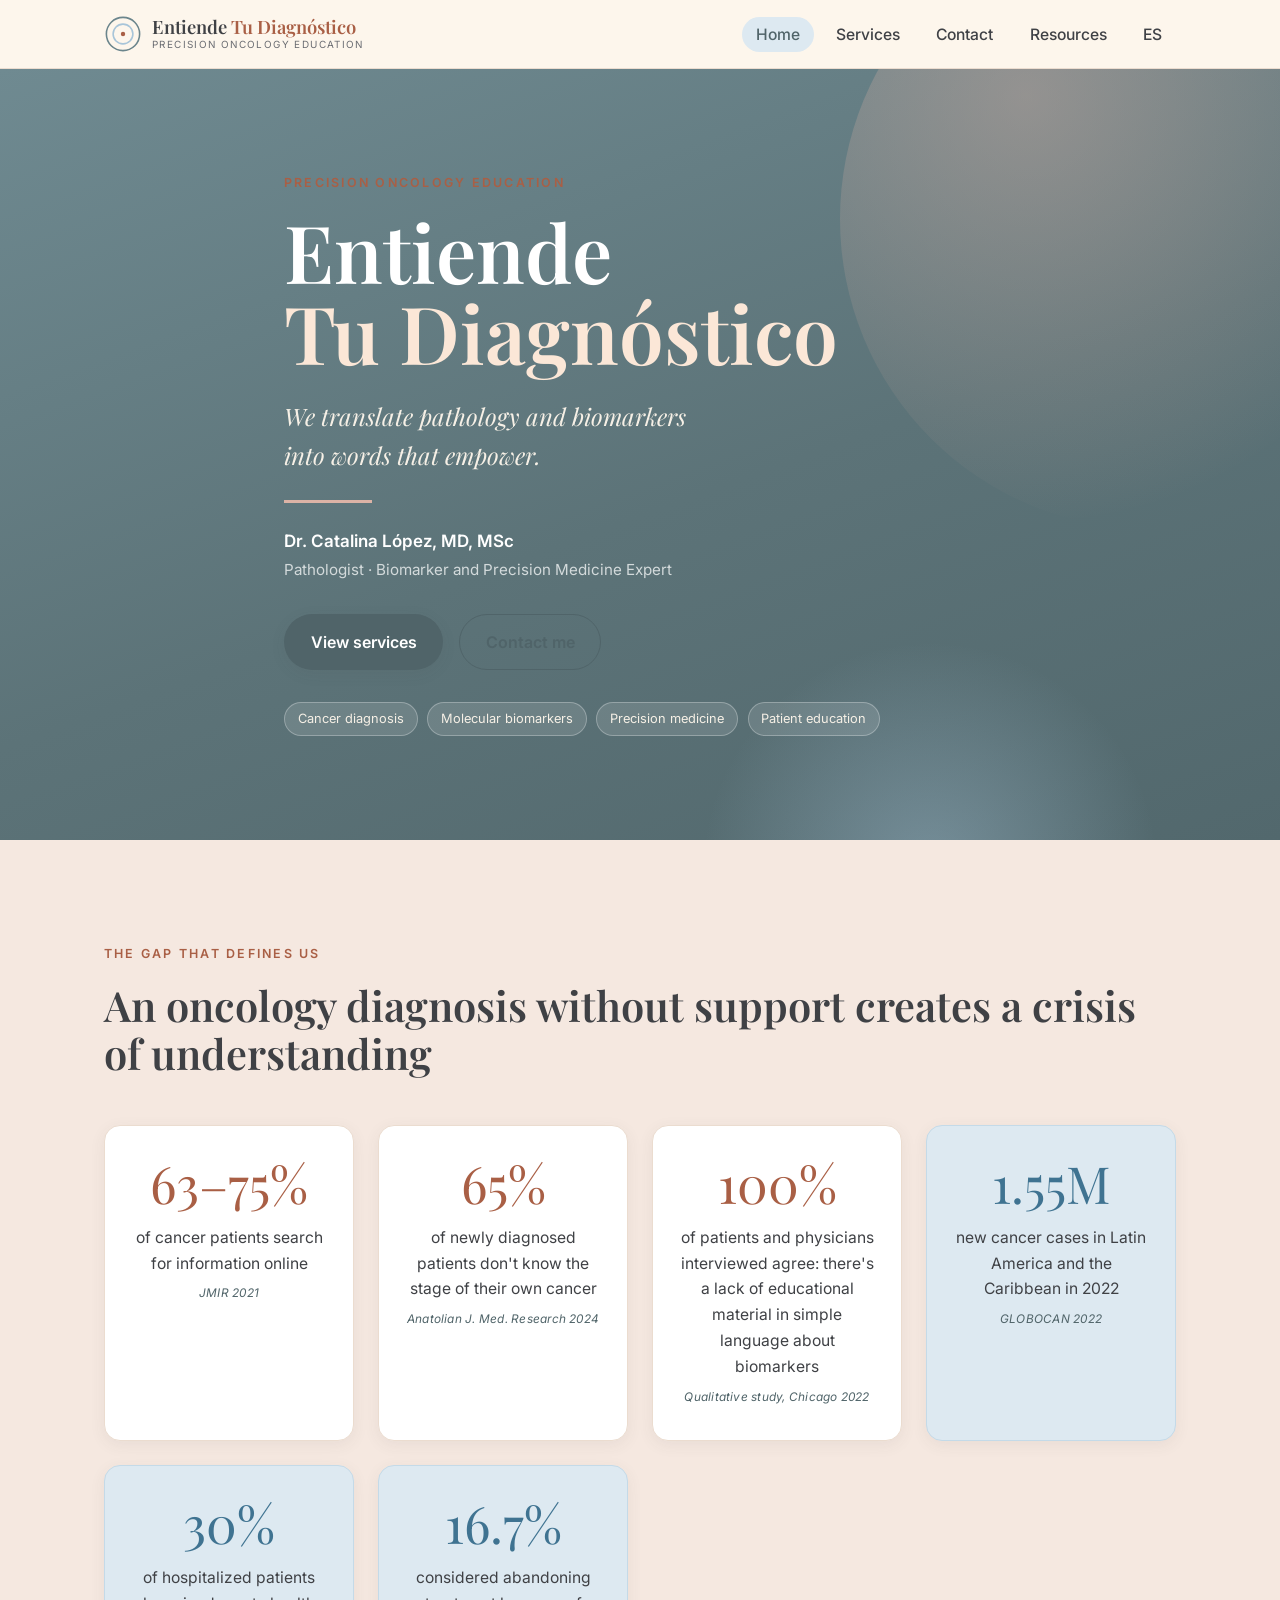
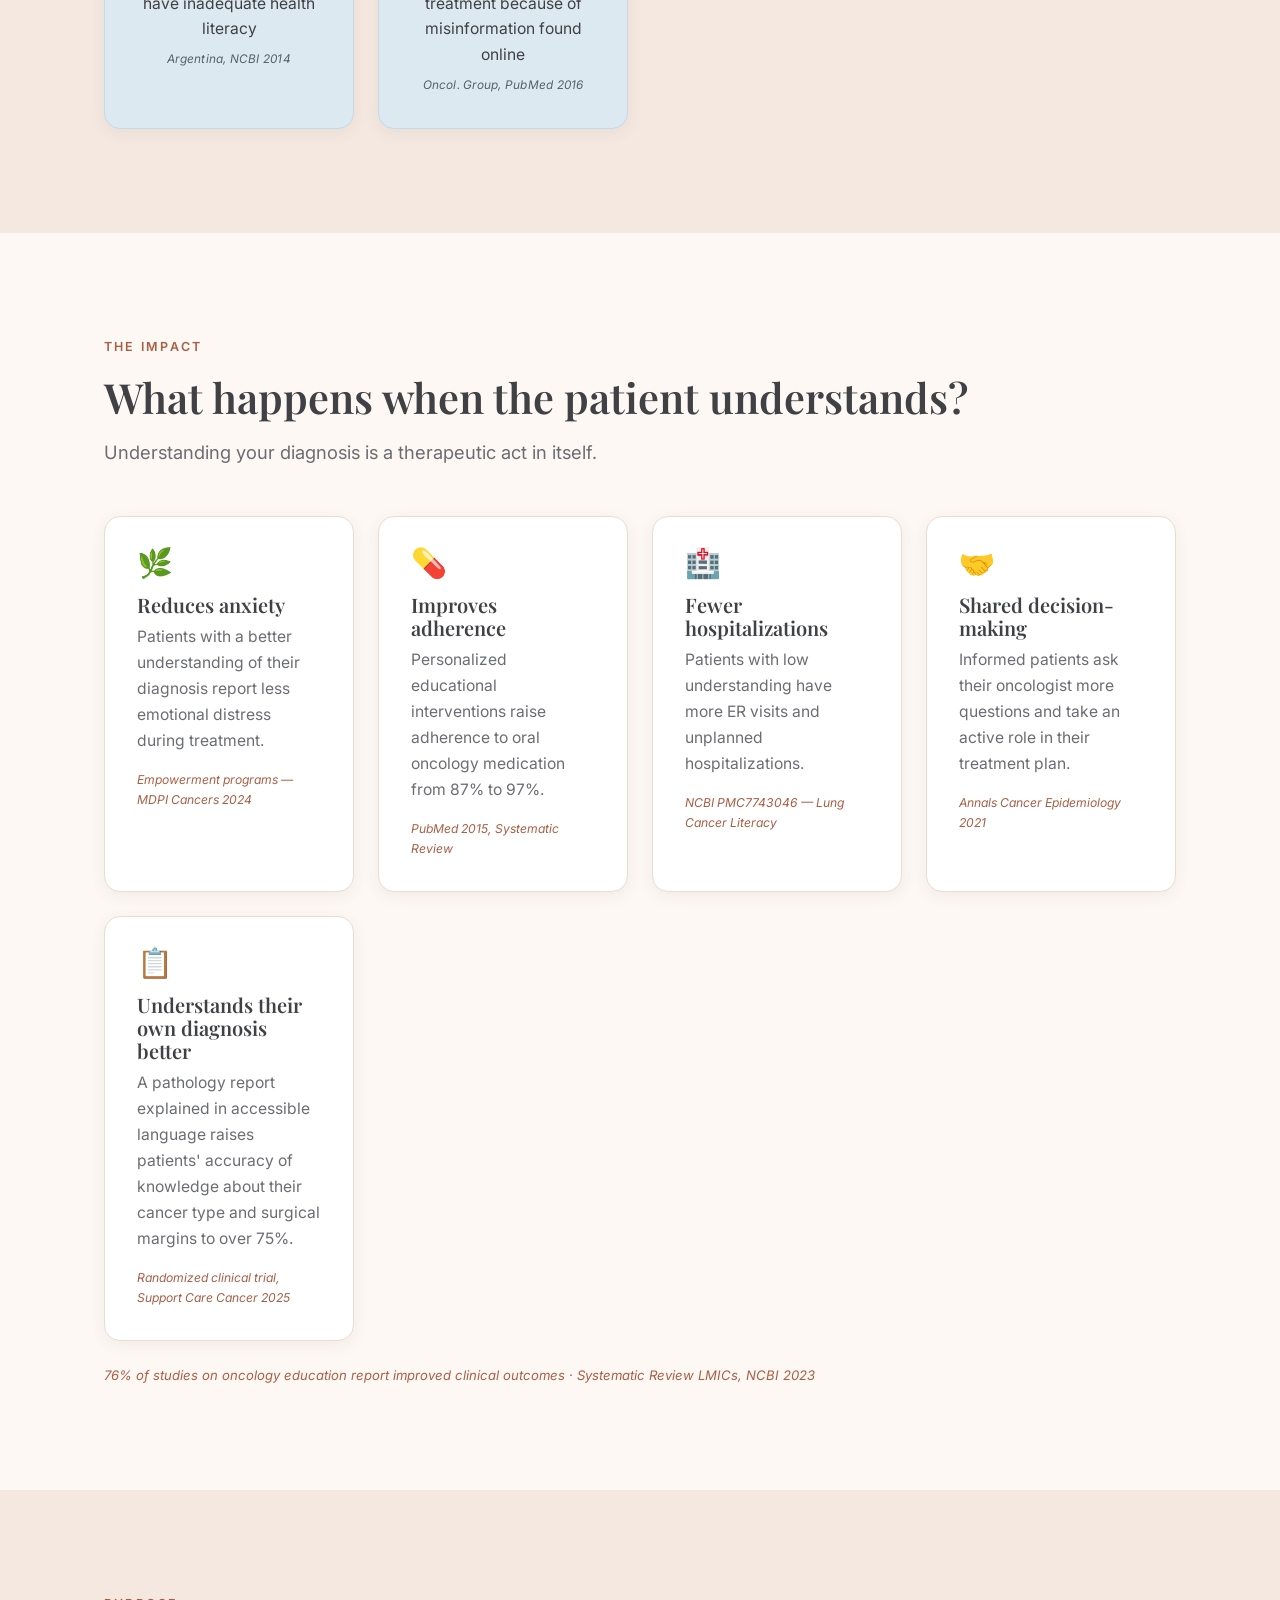
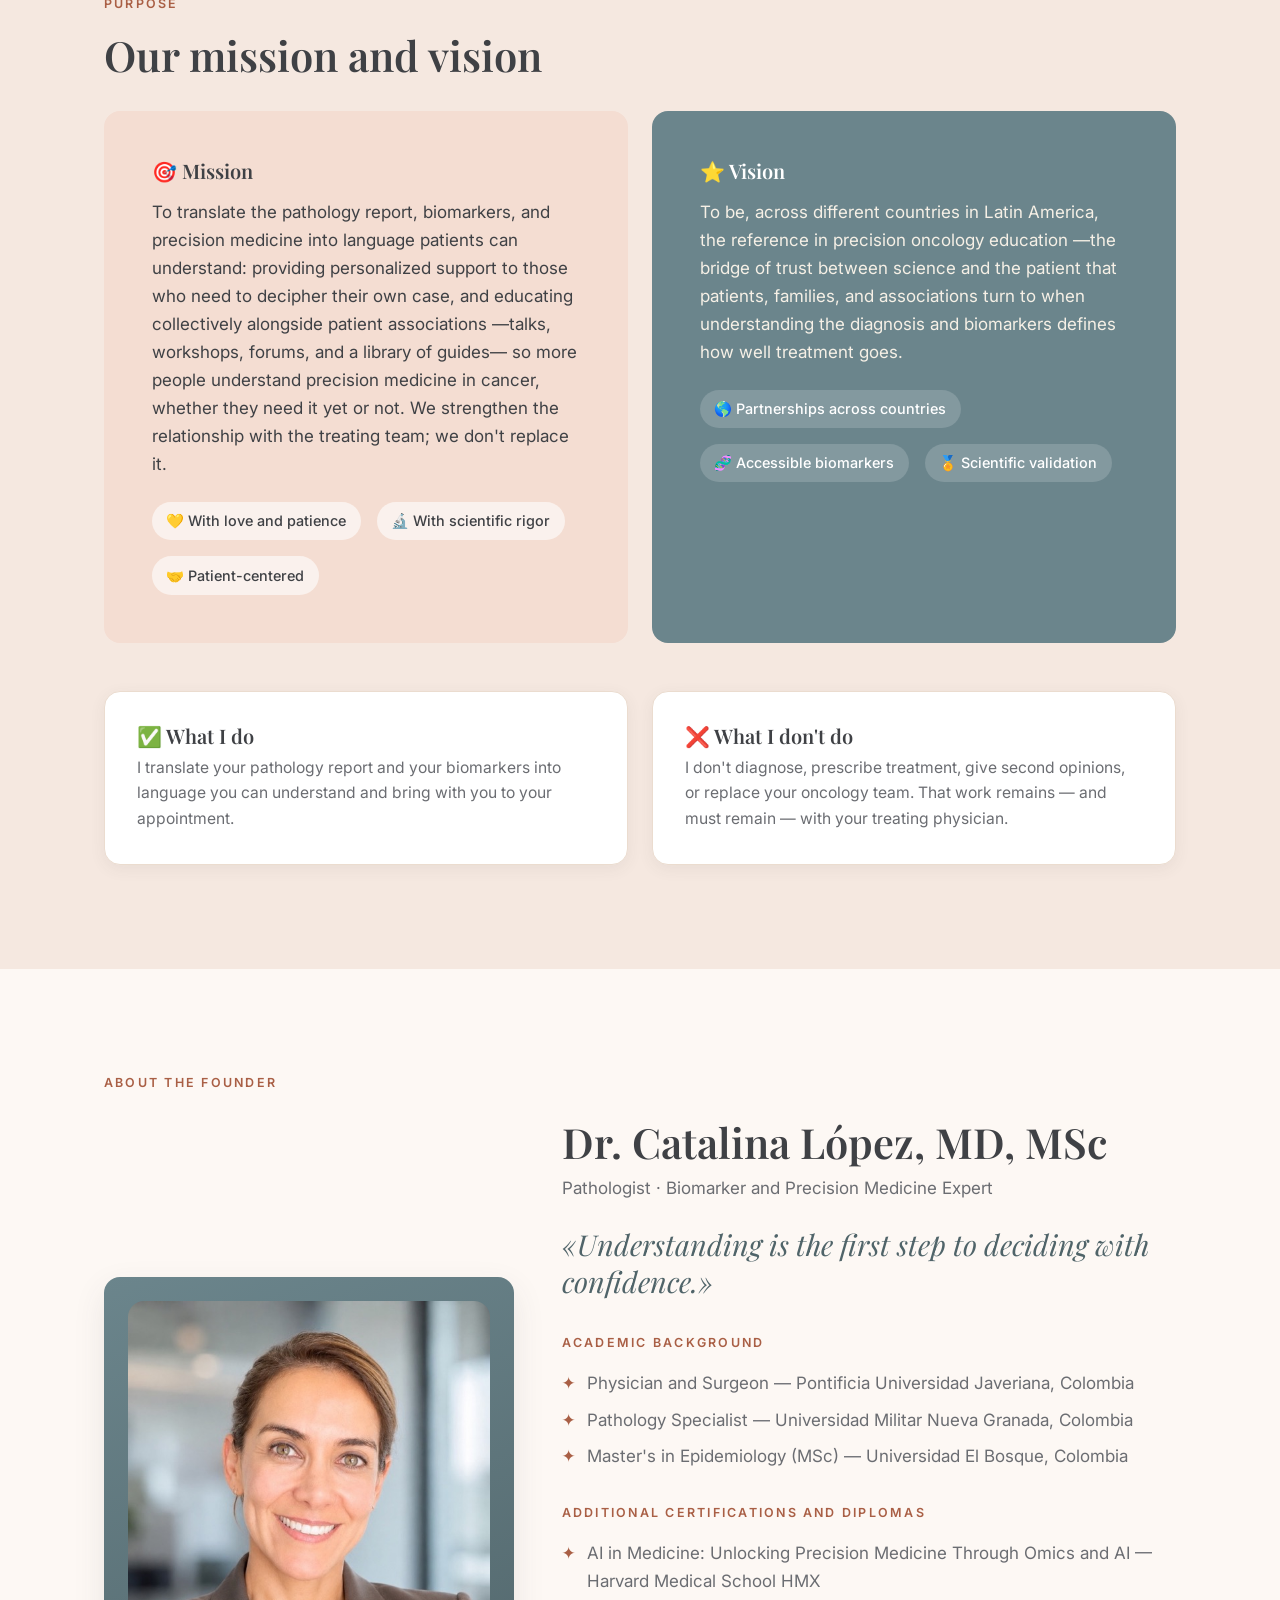
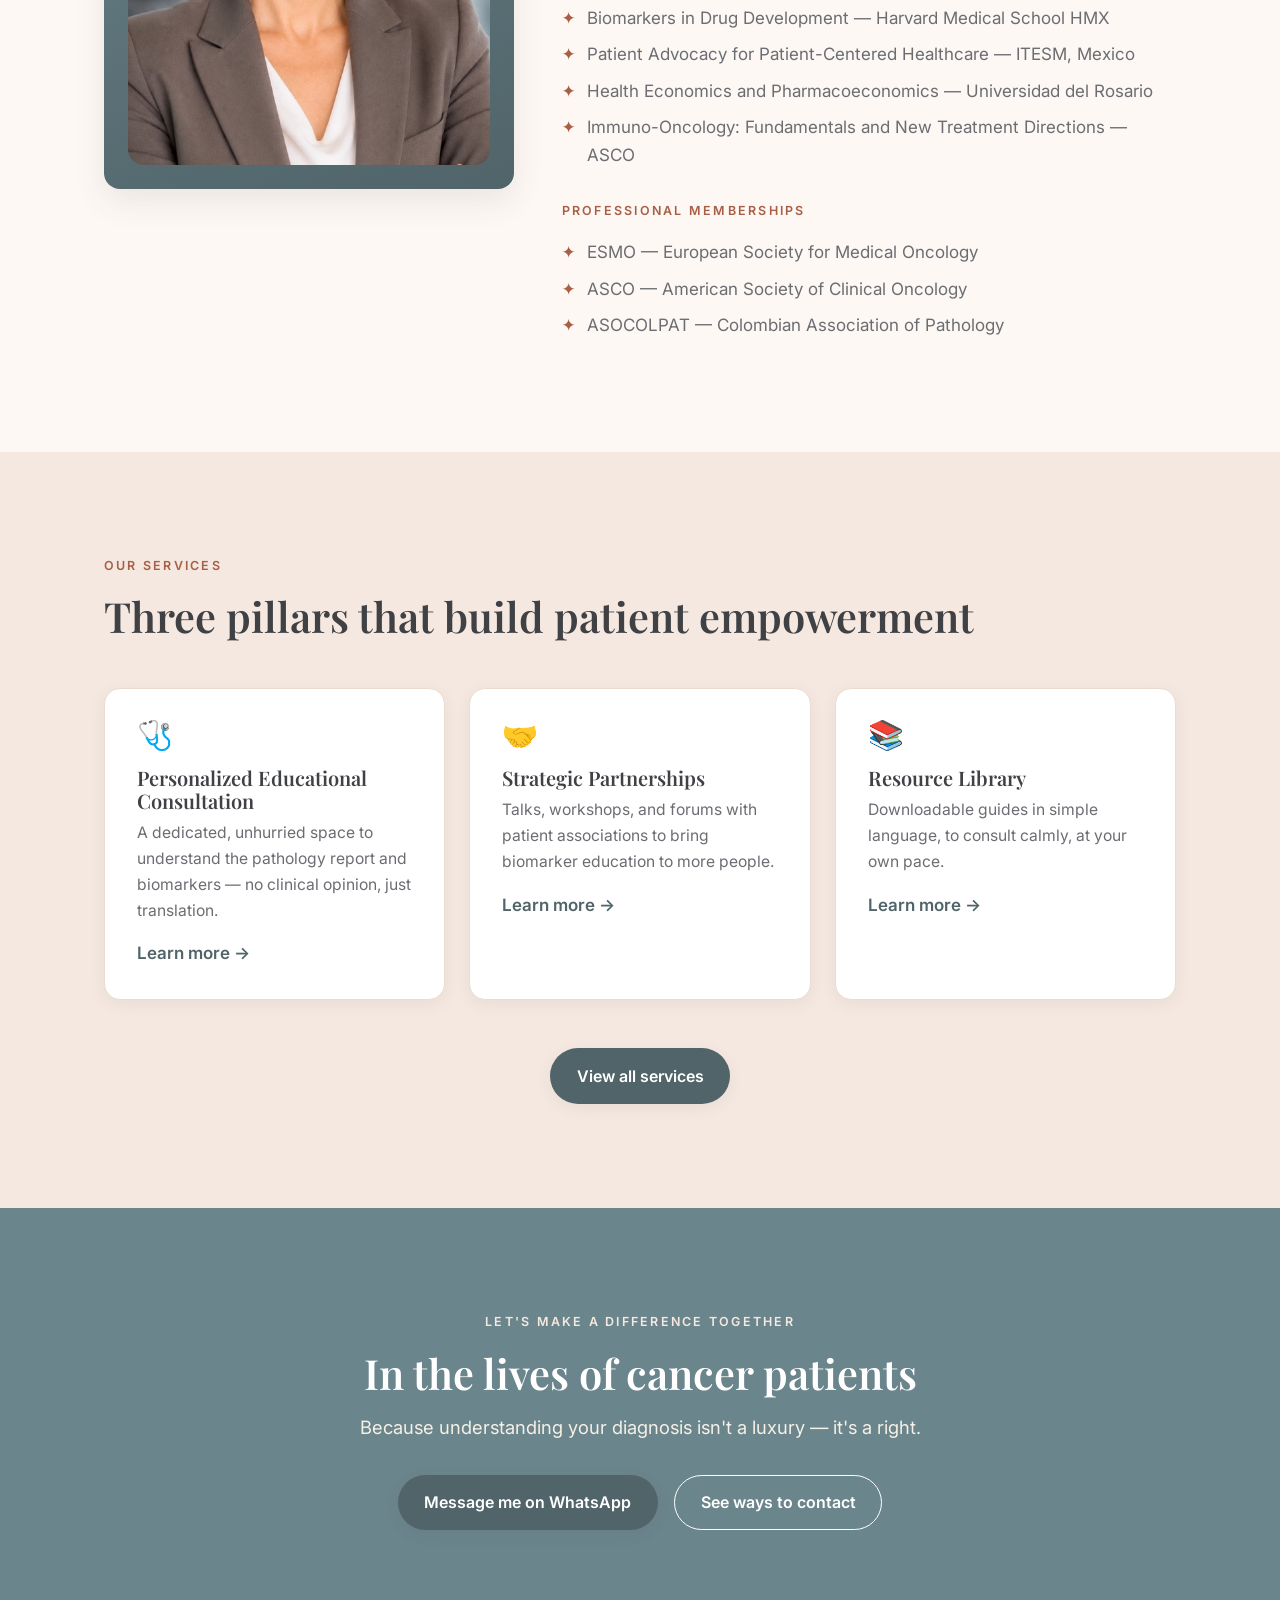
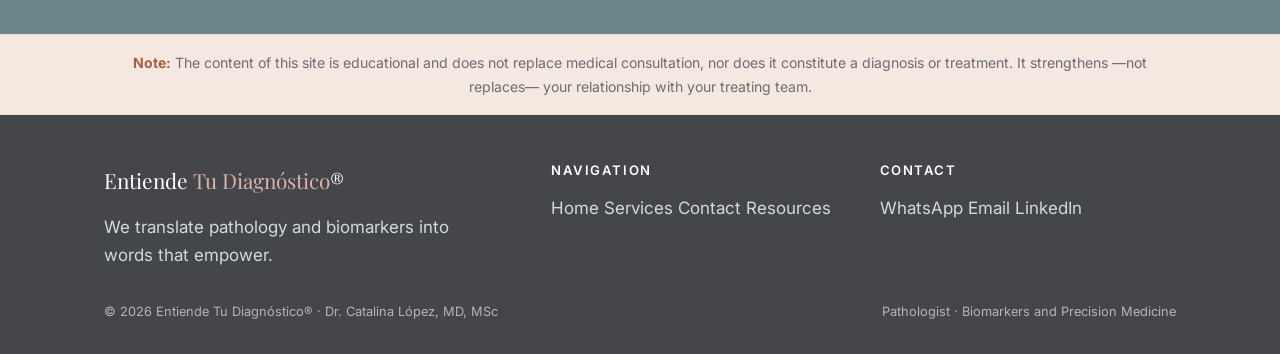
==== en/index.html @ 9a2085d9 "Add index.html for precision oncology education site This is a new HTML file for the 'Entiende Tu Di" ====
<!DOCTYPE html>
<html lang="en">
<head>
  <meta charset="UTF-8">
  <meta name="viewport" content="width=device-width, initial-scale=1.0">
  <title>Entiende Tu Diagnóstico® — Precision Oncology Education</title>
  <meta name="description" content="We translate pathology and biomarkers into words that empower. Clear, human support for cancer patients and their families: pathology, biomarkers, and precision medicine. Dr. Catalina López, MD, MSc.">

  <!-- Share (Open Graph) -->
  <meta property="og:type" content="website">
  <meta property="og:title" content="Entiende Tu Diagnóstico® — Precision Oncology Education">
  <meta property="og:description" content="We translate pathology and biomarkers into words that empower.">
  <meta property="og:locale" content="en_US">

  <link rel="alternate" hreflang="es" href="../index.html">
  <link rel="alternate" hreflang="en" href="index.html">
  <link rel="alternate" hreflang="x-default" href="../index.html">

  <link rel="icon" href="../favicon.svg" type="image/svg+xml">
  <link rel="preconnect" href="https://fonts.googleapis.com">
  <link rel="preconnect" href="https://fonts.gstatic.com" crossorigin>
  <link href="https://fonts.googleapis.com/css2?family=Playfair+Display:ital,wght@0,500;0,600;1,500&family=Inter:wght@400;500;600&display=swap" rel="stylesheet">
  <link rel="stylesheet" href="../styles.css">
</head>
<body>

  <!-- ===== Header ===== -->
  <header class="site-header">
    <nav class="container nav" aria-label="Main">
      <a class="brand" href="index.html">
        <svg class="brand__mark" width="38" height="38" viewBox="0 0 96 96" aria-hidden="true">
          <circle cx="48" cy="48" r="42" fill="none" stroke="#6b858c" stroke-width="4"/>
          <circle cx="48" cy="48" r="25" fill="none" stroke="#a8c5d9" stroke-width="4"/>
          <circle cx="48" cy="48" r="5.5" fill="#a95f45"/>
        </svg>
        <span class="brand__text">
          <span class="brand__name">Entiende <em>Tu Diagnóstico</em></span>
          <span class="brand__tag">Precision Oncology Education</span>
        </span>
      </a>
      <button class="nav__toggle" aria-label="Open menu" aria-expanded="false" aria-controls="nav-list">
        <svg viewBox="0 0 24 24" fill="none" stroke="currentColor" stroke-width="2" stroke-linecap="round" aria-hidden="true"><line x1="4" y1="7" x2="20" y2="7"/><line x1="4" y1="12" x2="20" y2="12"/><line x1="4" y1="17" x2="20" y2="17"/></svg>
      </button>
      <ul class="nav__list" id="nav-list">
        <li><a class="nav__link" href="index.html" aria-current="page">Home</a></li>
        <li><a class="nav__link" href="services.html">Services</a></li>
        <li><a class="nav__link" href="contact.html">Contact</a></li>
        <li><a class="nav__link" href="resources.html">Resources</a></li>
        <li><a class="nav__link" href="../index.html">ES</a></li>
      </ul>
    </nav>
  </header>

  <main>
    <!-- ===== Hero ===== -->
    <section class="hero">
      <div class="container hero__inner">
        <p class="eyebrow">Precision Oncology Education</p>
        <h1 class="hero__title">
          <span class="l1">Entiende</span>
          <span class="l2">Tu Diagnóstico</span>
        </h1>
        <p class="hero__tagline">We translate pathology and biomarkers into words that empower.</p>
        <hr class="hero__rule">
        <p class="hero__by">Dr. Catalina López, MD, MSc
          <span>Pathologist · Biomarker and Precision Medicine Expert</span>
        </p>
        <div class="hero__actions">
          <a class="btn btn--primary" href="services.html">View services</a>
          <a class="btn btn--ghost" href="contact.html">Contact me</a>
        </div>
        <div class="hero__chips">
          <span class="chip">Cancer diagnosis</span>
          <span class="chip">Molecular biomarkers</span>
          <span class="chip">Precision medicine</span>
          <span class="chip">Patient education</span>
        </div>
      </div>
    </section>

    <!-- ===== The gap / the problem ===== -->
    <section class="section section--cream2">
      <div class="container">
        <p class="eyebrow">The gap that defines us</p>
        <h2 class="section-title">An oncology diagnosis without support creates a crisis of understanding</h2>
        <div class="stats">
          <div class="stat">
            <div class="stat__num">63–75%</div>
            <div class="stat__label">of cancer patients search for information online</div>
            <div class="stat__source">JMIR 2021</div>
          </div>
          <div class="stat">
            <div class="stat__num">65%</div>
            <div class="stat__label">of newly diagnosed patients don't know the stage of their own cancer</div>
            <div class="stat__source">Anatolian J. Med. Research 2024</div>
          </div>
          <div class="stat">
            <div class="stat__num">100%</div>
            <div class="stat__label">of patients and physicians interviewed agree: there's a lack of educational material in simple language about biomarkers</div>
            <div class="stat__source">Qualitative study, Chicago 2022</div>
          </div>
          <div class="stat stat--teal">
            <div class="stat__num">1.55M</div>
            <div class="stat__label">new cancer cases in Latin America and the Caribbean in 2022</div>
            <div class="stat__source">GLOBOCAN 2022</div>
          </div>
          <div class="stat stat--teal">
            <div class="stat__num">30%</div>
            <div class="stat__label">of hospitalized patients have inadequate health literacy</div>
            <div class="stat__source">Argentina, NCBI 2014</div>
          </div>
          <div class="stat stat--teal">
            <div class="stat__num">16.7%</div>
            <div class="stat__label">considered abandoning treatment because of misinformation found online</div>
            <div class="stat__source">Oncol. Group, PubMed 2016</div>
          </div>
        </div>
      </div>
    </section>

    <!-- ===== What happens when the patient understands ===== -->
    <section class="section">
      <div class="container">
        <p class="eyebrow">The impact</p>
        <h2 class="section-title">What happens when the patient understands?</h2>
        <p class="lead">Understanding your diagnosis is a therapeutic act in itself.</p>
        <div class="cards cards--4 mt-5">
          <article class="card">
            <div class="card__icon">🌿</div>
            <h3 class="card__title">Reduces anxiety</h3>
            <p class="card__text">Patients with a better understanding of their diagnosis report less emotional distress during treatment.</p>
            <p class="card__source">Empowerment programs — MDPI Cancers 2024</p>
          </article>
          <article class="card">
            <div class="card__icon">💊</div>
            <h3 class="card__title">Improves adherence</h3>
            <p class="card__text">Personalized educational interventions raise adherence to oral oncology medication from 87% to 97%.</p>
            <p class="card__source">PubMed 2015, Systematic Review</p>
          </article>
          <article class="card">
            <div class="card__icon">🏥</div>
            <h3 class="card__title">Fewer hospitalizations</h3>
            <p class="card__text">Patients with low understanding have more ER visits and unplanned hospitalizations.</p>
            <p class="card__source">NCBI PMC7743046 — Lung Cancer Literacy</p>
          </article>
          <article class="card">
            <div class="card__icon">🤝</div>
            <h3 class="card__title">Shared decision-making</h3>
            <p class="card__text">Informed patients ask their oncologist more questions and take an active role in their treatment plan.</p>
            <p class="card__source">Annals Cancer Epidemiology 2021</p>
          </article>
          <article class="card">
            <div class="card__icon">📋</div>
            <h3 class="card__title">Understands their own diagnosis better</h3>
            <p class="card__text">A pathology report explained in accessible language raises patients' accuracy of knowledge about their cancer type and surgical margins to over 75%.</p>
            <p class="card__source">Randomized clinical trial, Support Care Cancer 2025</p>
          </article>
        </div>
        <p class="footnote">76% of studies on oncology education report improved clinical outcomes · Systematic Review LMICs, NCBI 2023</p>
      </div>
    </section>

    <!-- ===== Mission / Vision / Values ===== -->
    <section class="section section--cream2">
      <div class="container">
        <p class="eyebrow">Purpose</p>
        <h2 class="section-title">Our mission and vision</h2>
        <div class="mv mt-4">
          <div class="mv__card mv__card--mission">
            <h3 class="card__title">🎯 Mission</h3>
            <p class="mt-2">To translate the pathology report, biomarkers, and precision medicine into language patients can understand: providing personalized support to those who need to decipher their own case, and educating collectively alongside patient associations —talks, workshops, forums, and a library of guides— so more people understand precision medicine in cancer, whether they need it yet or not. We strengthen the relationship with the treating team; we don't replace it.</p>
            <div class="values">
              <span class="value">💛 With love and patience</span>
              <span class="value">🔬 With scientific rigor</span>
              <span class="value">🤝 Patient-centered</span>
            </div>
          </div>
          <div class="mv__card mv__card--vision">
            <h3 class="card__title">⭐ Vision</h3>
            <p class="mt-2">To be, across different countries in Latin America, the reference in precision oncology education —the bridge of trust between science and the patient that patients, families, and associations turn to when understanding the diagnosis and biomarkers defines how well treatment goes.</p>
            <div class="values">
              <span class="value">🌎 Partnerships across countries</span>
              <span class="value">🧬 Accessible biomarkers</span>
              <span class="value">🏅 Scientific validation</span>
            </div>
          </div>
        </div>

        <div class="cards cards--2 mt-5">
          <article class="card">
            <h3 class="card__title">✅ What I do</h3>
            <p class="card__text">I translate your pathology report and your biomarkers into language you can understand and bring with you to your appointment.</p>
          </article>
          <article class="card">
            <h3 class="card__title">❌ What I don't do</h3>
            <p class="card__text">I don't diagnose, prescribe treatment, give second opinions, or replace your oncology team. That work remains — and must remain — with your treating physician.</p>
          </article>
        </div>
      </div>
    </section>

    <!-- ===== About the founder ===== -->
    <section class="section" id="fundadora">
      <div class="container">
        <p class="eyebrow">About the founder</p>
        <div class="founder mt-3">
          <div class="founder__portrait">
            <img src="../catalina.jpg" alt="Portrait of Dr. Catalina López, pathologist">
          </div>
          <div>
            <h2 class="section-title" style="margin-bottom:.2em">Dr. Catalina López, MD, MSc</h2>
            <p class="muted">Pathologist · Biomarker and Precision Medicine Expert</p>
            <p class="founder__quote">«Understanding is the first step to deciding with confidence.»</p>

            <p class="eyebrow mt-4">Academic background</p>
            <ul class="founder__cred">
              <li>Physician and Surgeon — Pontificia Universidad Javeriana, Colombia</li>
              <li>Pathology Specialist — Universidad Militar Nueva Granada, Colombia</li>
              <li>Master's in Epidemiology (MSc) — Universidad El Bosque, Colombia</li>
            </ul>

            <p class="eyebrow mt-4">Additional certifications and diplomas</p>
            <ul class="founder__cred">
              <li>AI in Medicine: Unlocking Precision Medicine Through Omics and AI — Harvard Medical School HMX</li>
              <li>Biomarkers in Drug Development — Harvard Medical School HMX</li>
              <li>Patient Advocacy for Patient-Centered Healthcare — ITESM, Mexico</li>
              <li>Health Economics and Pharmacoeconomics — Universidad del Rosario</li>
              <li>Immuno-Oncology: Fundamentals and New Treatment Directions — ASCO</li>
            </ul>

            <p class="eyebrow mt-4">Professional memberships</p>
            <ul class="founder__cred">
              <li>ESMO — European Society for Medical Oncology</li>
              <li>ASCO — American Society of Clinical Oncology</li>
              <li>ASOCOLPAT — Colombian Association of Pathology</li>
            </ul>
          </div>
        </div>
      </div>
    </section>

    <!-- ===== Services preview ===== -->
    <section class="section section--cream2">
      <div class="container">
        <p class="eyebrow">Our services</p>
        <h2 class="section-title">Three pillars that build patient empowerment</h2>
        <div class="cards cards--3 mt-5">
          <article class="card card--hover">
            <div class="card__icon">🩺</div>
            <h3 class="card__title">Personalized Educational Consultation</h3>
            <p class="card__text">A dedicated, unhurried space to understand the pathology report and biomarkers — no clinical opinion, just translation.</p>
            <a class="card__cta" href="services.html">Learn more →</a>
          </article>
          <article class="card card--hover">
            <div class="card__icon">🤝</div>
            <h3 class="card__title">Strategic Partnerships</h3>
            <p class="card__text">Talks, workshops, and forums with patient associations to bring biomarker education to more people.</p>
            <a class="card__cta" href="services.html">Learn more →</a>
          </article>
          <article class="card card--hover">
            <div class="card__icon">📚</div>
            <h3 class="card__title">Resource Library</h3>
            <p class="card__text">Downloadable guides in simple language, to consult calmly, at your own pace.</p>
            <a class="card__cta" href="services.html">Learn more →</a>
          </article>
        </div>
        <div class="center mt-5">
          <a class="btn btn--primary" href="services.html">View all services</a>
        </div>
      </div>
    </section>

    <!-- ===== Contact CTA ===== -->
    <section class="section section--dark">
      <div class="container center">
        <p class="eyebrow">Let's make a difference together</p>
        <h2 class="section-title">In the lives of cancer patients</h2>
        <p class="lead" style="margin-inline:auto">Because understanding your diagnosis isn't a luxury — it's a right.</p>
        <div class="contact-cta">
          <a class="btn btn--whatsapp" href="https://wa.me/573115520337?text=Hi%20Dr.%20Catalina%2C%20I%27d%20like%20to%20learn%20more%20about%20Entiende%20Tu%20Diagn%C3%B3stico." target="_blank" rel="noopener">Message me on WhatsApp</a>
          <a class="btn btn--ghost" href="contact.html">See ways to contact</a>
        </div>
      </div>
    </section>
  </main>

  <!-- ===== Medical notice ===== -->
  <aside class="medical-note">
    <div class="container">
      <p><strong>Note:</strong> The content of this site is educational and does not replace medical consultation, nor does it constitute a diagnosis or treatment. It strengthens —not replaces— your relationship with your treating team.</p>
    </div>
  </aside>

  <!-- ===== Footer ===== -->
  <footer class="site-footer">
    <div class="container footer__grid">
      <div>
        <div class="footer__brand-name">Entiende <em>Tu Diagnóstico</em>®</div>
        <p class="mt-2 maxw-short">We translate pathology and biomarkers into words that empower.</p>
      </div>
      <div>
        <h4>Navigation</h4>
        <a href="index.html">Home</a>
        <a href="services.html">Services</a>
        <a href="contact.html">Contact</a>
        <a href="resources.html">Resources</a>
      </div>
      <div>
        <h4>Contact</h4>
        <a href="https://wa.me/573115520337" target="_blank" rel="noopener">WhatsApp</a>
        <a href="mailto:catalinalopezcastillo1@gmail.com">Email</a>
        <a href="https://www.linkedin.com/in/catalina-l%C3%B3pez-md" target="_blank" rel="noopener">LinkedIn</a>
      </div>
      <div class="footer__bottom">
        <span>© 2026 Entiende Tu Diagnóstico® · Dr. Catalina López, MD, MSc</span>
        <span>Pathologist · Biomarkers and Precision Medicine</span>
      </div>
    </div>
  </footer>

  <script src="../menu.js"></script>
</body>
</html>
---- styles.css ----
/* ============================================================
   Entiende Tu Diagnóstico — hoja de estilos
   Paleta "calma costera": verde-gris + crema + terracota + azul.
   Todo el color vive en variables (abajo) para editarlo fácil.
   ============================================================ */

/* ---------- 1. Tokens de diseño ---------- */
:root {
  /* Marca (verde-gris) */
  --c-brand:         #6b858c; /* verde-gris principal (hero, acentos) */
  --c-brand-deep:    #506469; /* verde-gris oscuro (botones, hover, texto de acento) */

  /* Acentos cálidos y frescos */
  --c-terracotta:      #dcb3a6; /* terracota suave */
  --c-terracotta-deep: #a95f45; /* terracota oscuro (texto, badge, fuentes) */
  --c-blue:            #a8c5d9; /* azul cielo */
  --c-blue-soft:       #dde9f1; /* azul muy claro (fondos) */

  /* Neutros cálidos (la calma) */
  --c-cream:         #fdf8f4; /* fondo base muy claro (cálido, neutro) */
  --c-cream-2:       #f5e8e0; /* arena rosada suave (secciones alternas) */
  --c-sand:          #ebdccf; /* bordes / separadores */

  /* Oscuro (footer) */
  --c-charcoal:      #45464b; /* carbón */

  /* Texto */
  --c-ink:           #3f4145; /* texto principal */
  --c-ink-soft:      #6b6d72; /* texto secundario */
  --c-on-dark:       #f6f0e6; /* texto sobre verde-gris / carbón */
  --c-on-dark-soft:  #d3dadb; /* texto tenue sobre oscuro */

  /* Tipografía */
  --f-serif: 'Playfair Display', Georgia, 'Times New Roman', serif;
  --f-sans:  'Inter', system-ui, -apple-system, 'Segoe UI', Roboto, sans-serif;

  /* Escala de espaciado */
  --s-1: 0.5rem;  --s-2: 1rem;   --s-3: 1.5rem;  --s-4: 2rem;
  --s-5: 3rem;    --s-6: 4.5rem; --s-7: 6.5rem;

  /* Otros */
  --maxw: 1120px;
  --maxw-narrow: 760px;
  --radius: 16px;
  --radius-sm: 10px;
  --shadow:    0 12px 32px rgba(69, 70, 75, 0.10);
  --shadow-sm: 0 4px 16px rgba(69, 70, 75, 0.07);
  --ring: 0 0 0 3px rgba(107, 133, 140, 0.5);
}

/* ---------- 2. Reset ligero ---------- */
*, *::before, *::after { box-sizing: border-box; }
* { margin: 0; }
html { scroll-behavior: smooth; -webkit-text-size-adjust: 100%; }
body {
  font-family: var(--f-sans);
  color: var(--c-ink);
  background: var(--c-cream);
  line-height: 1.65;
  font-size: 1.0625rem;
  -webkit-font-smoothing: antialiased;
  text-rendering: optimizeLegibility;
}
img, picture, svg { display: block; max-width: 100%; }
a { color: inherit; }
h1, h2, h3, h4 { font-family: var(--f-serif); line-height: 1.15; font-weight: 600; color: var(--c-ink); }
ul { list-style: none; padding: 0; }
:focus-visible { outline: none; box-shadow: var(--ring); border-radius: 6px; }

/* ---------- 3. Utilidades de layout ---------- */
.container { width: 100%; max-width: var(--maxw); margin-inline: auto; padding-inline: var(--s-3); }
.section { padding-block: var(--s-7); }
.section--tight { padding-block: var(--s-6); }
.section--cream2 { background: var(--c-cream-2); }
.section--dark { background: var(--c-brand); color: var(--c-on-dark); }
.section--dark h1, .section--dark h2, .section--dark h3 { color: #fff; }
.narrow { max-width: var(--maxw-narrow); margin-inline: auto; }
.center { text-align: center; }
.mt-1 { margin-top: var(--s-1); } .mt-2 { margin-top: var(--s-2); }
.mt-3 { margin-top: var(--s-3); } .mt-4 { margin-top: var(--s-4); }
.mt-5 { margin-top: var(--s-5); }
.muted { color: var(--c-ink-soft); }
.maxw-short { max-width: 36ch; }
.footnote { font-size: 0.82rem; color: var(--c-terracotta-deep); font-style: italic; margin-top: var(--s-3); }
.card__cta { display: inline-block; margin-top: var(--s-2); font-weight: 600; color: var(--c-brand-deep); text-decoration: none; }
.card__cta:hover { color: var(--c-terracotta-deep); }

.eyebrow {
  font-family: var(--f-sans); font-size: 0.78rem; font-weight: 600;
  letter-spacing: 0.18em; text-transform: uppercase;
  color: var(--c-terracotta-deep); margin-bottom: var(--s-2);
}
.section--dark .eyebrow { color: var(--c-cream-2); }

.section-title { font-size: clamp(1.7rem, 3.4vw, 2.6rem); margin-bottom: var(--s-2); }
.lead { font-size: 1.15rem; color: var(--c-ink-soft); max-width: 60ch; }
.section--dark .lead { color: var(--c-on-dark); }

/* ---------- 4. Botones ---------- */
.btn {
  display: inline-flex; align-items: center; gap: 0.55em;
  font-family: var(--f-sans); font-weight: 600; font-size: 1rem;
  padding: 0.85em 1.6em; border-radius: 999px;
  text-decoration: none; cursor: pointer; border: 1.5px solid transparent;
  transition: transform .18s ease, background-color .18s ease, box-shadow .18s ease, color .18s ease;
}
.btn:hover { transform: translateY(-2px); }
.btn--primary { background: var(--c-brand-deep); color: #fff; box-shadow: var(--shadow-sm); }
.btn--primary:hover { background: #45575b; }
.btn--ghost { background: transparent; border-color: currentColor; color: var(--c-brand-deep); }
.section--dark .btn--ghost { color: #fff; }
.btn--ghost:hover { background: rgba(255, 255, 255, 0.16); }
.btn--whatsapp { background: var(--c-brand-deep); color: #fff; box-shadow: var(--shadow-sm); }
.btn--whatsapp:hover { background: #45575b; }
.btn--mail { background: var(--c-terracotta); color: #3a3b3f; box-shadow: var(--shadow-sm); }
.btn--mail:hover { background: #d3a595; }
.btn__icon { width: 1.2em; height: 1.2em; }

/* ---------- 5. Header / navegación ---------- */
.site-header {
  position: sticky; top: 0; z-index: 50;
  background: rgba(253, 246, 236, 0.9);
  backdrop-filter: saturate(140%) blur(10px);
  border-bottom: 1px solid var(--c-sand);
}
.nav { display: flex; align-items: center; justify-content: space-between; gap: var(--s-2); min-height: 68px; }
.brand { display: inline-flex; align-items: center; gap: 10px; text-decoration: none; line-height: 1; }
.brand__mark { flex-shrink: 0; }
.brand__text { display: inline-flex; flex-direction: column; }
.brand__name { font-family: var(--f-serif); font-size: 1.15rem; font-weight: 600; color: var(--c-ink); }
.brand__name em { font-style: normal; color: var(--c-terracotta-deep); }
.brand__tag { font-size: 0.62rem; letter-spacing: 0.14em; text-transform: uppercase; color: var(--c-ink-soft); margin-top: 3px; }

.nav__list { display: flex; align-items: center; gap: var(--s-1); }
.nav__link {
  text-decoration: none; color: var(--c-ink); font-weight: 500; font-size: 0.98rem;
  padding: 0.5em 0.9em; border-radius: 999px; transition: background-color .15s, color .15s;
}
.nav__link:hover { background: var(--c-cream-2); color: var(--c-brand-deep); }
.nav__link[aria-current="page"] { color: var(--c-brand-deep); background: var(--c-blue-soft); }

.nav__toggle {
  display: none; background: none; border: 0; cursor: pointer; padding: 0.4em;
  color: var(--c-brand-deep); border-radius: 8px;
}
.nav__toggle svg { width: 28px; height: 28px; }

/* ---------- 6. Hero ---------- */
.hero {
  position: relative; overflow: hidden; color: var(--c-on-dark);
  background: linear-gradient(160deg, #6f8a91 0%, #5c7378 55%, #52686d 100%);
}
.hero::before, .hero::after {
  content: ""; position: absolute; border-radius: 50%; pointer-events: none;
}
.hero::before { width: 620px; height: 620px; right: -180px; top: -160px;
  background: radial-gradient(circle at 30% 30%, rgba(220,179,166,0.4), rgba(220,179,166,0) 70%); }
.hero::after { width: 460px; height: 460px; right: 120px; bottom: -260px;
  background: radial-gradient(circle, rgba(168,197,217,0.4), rgba(168,197,217,0) 70%); }
.hero__inner { position: relative; z-index: 1; padding-block: clamp(var(--s-6), 10vw, var(--s-7)); max-width: 760px; }
.hero__title { font-size: clamp(2.8rem, 8vw, 5rem); line-height: 1.02; margin-bottom: var(--s-3); color: #fff; }
.hero__title span { display: block; }
.hero__title .l1 { color: #fff; }
.hero__title .l2 { color: #fbe7d7; }
.hero__tagline { font-size: clamp(1.15rem, 2.4vw, 1.5rem); font-style: italic; color: var(--c-on-dark); font-family: var(--f-serif); max-width: 30ch; margin-bottom: var(--s-3); }
.hero__rule { width: 88px; height: 3px; background: var(--c-terracotta); border: 0; margin: var(--s-3) 0; }
.hero__by { color: #fff; font-weight: 600; }
.hero__by span { display: block; font-weight: 400; font-size: 0.95rem; color: var(--c-on-dark-soft); margin-top: 2px; }
.hero__actions { display: flex; flex-wrap: wrap; gap: var(--s-2); margin-top: var(--s-4); }
.hero__chips { display: flex; flex-wrap: wrap; gap: 0.6rem; margin-top: var(--s-4); }
.chip { font-size: 0.8rem; padding: 0.45em 1em; border-radius: 999px; background: rgba(255,255,255,0.12); border: 1px solid rgba(255,255,255,0.28); color: var(--c-on-dark); }

/* ---------- 7. Estadísticas (la brecha) ---------- */
.stats { display: grid; grid-template-columns: repeat(auto-fit, minmax(220px, 1fr)); gap: var(--s-3); margin-top: var(--s-5); }
.stat { background: #fff; border: 1px solid var(--c-sand); border-radius: var(--radius); padding: var(--s-4) var(--s-3); text-align: center; box-shadow: var(--shadow-sm); }
.stat--teal { background: var(--c-blue-soft); border-color: #c4dae8; }
.stat__num { font-family: var(--f-serif); font-size: clamp(2.4rem, 5vw, 3.2rem); color: var(--c-terracotta-deep); line-height: 1; }
.stat--teal .stat__num { color: #3f7391; }
.stat__label { margin-top: var(--s-2); color: var(--c-ink); font-size: 0.98rem; }
.stat__source { margin-top: var(--s-1); font-size: 0.74rem; color: var(--c-brand-deep); font-style: italic; letter-spacing: 0.02em; }

/* ---------- 8. Tarjetas genéricas / beneficios ---------- */
.cards { display: grid; gap: var(--s-3); }
.cards--2 { grid-template-columns: repeat(auto-fit, minmax(300px, 1fr)); }
.cards--3 { grid-template-columns: repeat(auto-fit, minmax(260px, 1fr)); }
.cards--4 { grid-template-columns: repeat(auto-fit, minmax(240px, 1fr)); }

.card { background: #fff; border: 1px solid var(--c-sand); border-radius: var(--radius); padding: var(--s-4); box-shadow: var(--shadow-sm); transition: transform .2s ease, box-shadow .2s ease; }
.card--hover:hover { transform: translateY(-4px); box-shadow: var(--shadow); }
.card__icon { font-size: 1.8rem; margin-bottom: var(--s-2); line-height: 1; }
.card__title { font-size: 1.25rem; margin-bottom: var(--s-1); }
.card__text { color: var(--c-ink-soft); font-size: 0.98rem; }
.card__source { margin-top: var(--s-2); font-size: 0.76rem; color: var(--c-terracotta-deep); font-style: italic; }

/* Lista con viñeta de marca */
.ticks li { position: relative; padding-left: 1.6em; margin-bottom: 0.6em; color: var(--c-ink); }
.ticks li::before { content: "▸"; position: absolute; left: 0; color: var(--c-terracotta-deep); font-weight: 700; }

/* ---------- 9. Misión / Visión / valores ---------- */
.mv { display: grid; grid-template-columns: repeat(auto-fit, minmax(300px, 1fr)); gap: var(--s-3); }
.mv__card { border-radius: var(--radius); padding: var(--s-5); }
.mv__card--mission { background: #f4ddd2; }
.mv__card--vision { background: var(--c-brand); color: var(--c-on-dark); }
.mv__card--vision h3 { color: #fff; }
.mv__card--vision p { color: var(--c-on-dark); }
.values { display: flex; flex-wrap: wrap; gap: var(--s-2); margin-top: var(--s-3); }
.value { display: inline-flex; align-items: center; gap: 0.5em; background: rgba(255,255,255,0.6); border-radius: 999px; padding: 0.5em 1em; font-size: 0.9rem; font-weight: 500; }
.mv__card--vision .value { background: rgba(255,255,255,0.16); color: #fff; }

/* ---------- 10. Servicios ---------- */
.service { display: grid; grid-template-columns: minmax(0, 1fr); gap: var(--s-2); background: #fff; border: 1px solid var(--c-sand); border-radius: var(--radius); padding: var(--s-5); box-shadow: var(--shadow-sm); }
.service__head { display: flex; align-items: center; gap: var(--s-2); }
.service__icon { font-size: 2rem; line-height: 1; }
.service__num { font-family: var(--f-serif); font-size: 1rem; color: var(--c-terracotta-deep); }
.service__title { font-size: 1.5rem; }
.service__grid { display: grid; grid-template-columns: repeat(auto-fit, minmax(280px, 1fr)); gap: var(--s-3); }

/* ---------- 11. Fundadora ---------- */
.founder { display: grid; grid-template-columns: 0.8fr 1.2fr; gap: var(--s-5); align-items: center; }
.founder__portrait { background: linear-gradient(160deg, var(--c-brand), var(--c-brand-deep)); border-radius: var(--radius); aspect-ratio: 4 / 5; display: grid; place-items: center; color: var(--c-on-dark); text-align: center; padding: var(--s-3); box-shadow: var(--shadow); overflow: hidden; }
.founder__portrait img { width: 100%; height: 100%; object-fit: cover; border-radius: var(--radius); }
.founder__initials { font-family: var(--f-serif); font-size: 3.4rem; color: #fff; }
.founder__quote { font-family: var(--f-serif); font-size: clamp(1.3rem, 2.6vw, 1.8rem); color: var(--c-brand-deep); font-style: italic; line-height: 1.3; margin: var(--s-3) 0; }
.founder__cred li { position: relative; padding-left: 1.5em; margin-bottom: 0.5em; color: var(--c-ink-soft); }
.founder__cred li::before { content: "✦"; position: absolute; left: 0; color: var(--c-terracotta-deep); }

/* ---------- 12. Recursos ---------- */
.badge { display: inline-flex; align-items: center; gap: 0.5em; background: var(--c-terracotta-deep); color: #fff; font-weight: 600; font-size: 0.8rem; letter-spacing: 0.08em; text-transform: uppercase; padding: 0.4em 1em; border-radius: 999px; }
.resource { background: #fff; border: 1px solid var(--c-sand); border-radius: var(--radius); padding: var(--s-3); box-shadow: var(--shadow-sm); }
.resource__topic { font-family: var(--f-serif); font-size: 1.12rem; color: var(--c-brand-deep); margin-bottom: 0.3em; }
.resource__text { font-size: 0.92rem; color: var(--c-ink-soft); }

/* ---------- 13. Bloque de contacto ---------- */
.contact-cta { display: flex; flex-wrap: wrap; gap: var(--s-2); justify-content: center; margin-top: var(--s-4); }
.contact-methods { display: grid; grid-template-columns: repeat(auto-fit, minmax(240px, 1fr)); gap: var(--s-3); margin-top: var(--s-5); }
.contact-card { background: #fff; border: 1px solid var(--c-sand); border-radius: var(--radius); padding: var(--s-4); text-align: center; box-shadow: var(--shadow-sm); }
.contact-card__label { font-size: 0.8rem; text-transform: uppercase; letter-spacing: 0.12em; color: var(--c-ink-soft); margin-bottom: var(--s-1); }
.contact-card__value { font-weight: 600; color: var(--c-ink); word-break: break-word; }
.quote-close { font-family: var(--f-serif); font-style: italic; font-size: clamp(1.3rem, 3vw, 1.9rem); color: var(--c-brand-deep); text-align: center; max-width: 24ch; margin: var(--s-5) auto 0; }

/* ---------- 14. Footer ---------- */
.site-footer { background: var(--c-charcoal); color: var(--c-on-dark-soft); padding-block: var(--s-5) var(--s-4); }
.footer__grid { display: grid; grid-template-columns: 1.4fr 1fr 1fr; gap: var(--s-4); }
.footer__brand-name { font-family: var(--f-serif); font-size: 1.3rem; color: #fff; }
.footer__brand-name em { font-style: normal; color: var(--c-terracotta); }
.site-footer h4 { color: #fff; font-family: var(--f-sans); font-size: 0.82rem; letter-spacing: 0.12em; text-transform: uppercase; margin-bottom: var(--s-2); }
.site-footer a { color: var(--c-on-dark-soft); text-decoration: none; display: inline-block; margin-bottom: 0.5em; }
.site-footer a:hover { color: #fff; }
.footer__disclaimer { grid-column: 1 / -1; border-top: 1px solid rgba(255,255,255,0.14); margin-top: var(--s-3); padding-top: var(--s-3); font-size: 0.82rem; color: var(--c-on-dark-soft); }
.footer__bottom { grid-column: 1 / -1; display: flex; flex-wrap: wrap; justify-content: space-between; gap: var(--s-2); font-size: 0.8rem; color: rgba(255,255,255,0.6); }

/* ---------- 15. Aviso médico ---------- */
.medical-note { background: var(--c-cream-2); border-top: 1px solid var(--c-sand); border-bottom: 1px solid var(--c-sand); }
.medical-note p { font-size: 0.88rem; color: var(--c-ink-soft); text-align: center; padding-block: var(--s-2); margin: 0; }
.medical-note strong { color: var(--c-terracotta-deep); }

/* ---------- 16. Responsive ---------- */
@media (max-width: 860px) {
  .founder { grid-template-columns: 1fr; }
  .footer__grid { grid-template-columns: 1fr 1fr; }
}
@media (max-width: 720px) {
  .nav__toggle { display: inline-flex; }
  .nav__list {
    position: absolute; top: 68px; left: 0; right: 0;
    flex-direction: column; align-items: stretch; gap: 0;
    background: var(--c-cream); border-bottom: 1px solid var(--c-sand);
    padding: var(--s-2) var(--s-3) var(--s-3);
    box-shadow: var(--shadow); display: none;
  }
  .nav__list.is-open { display: flex; }
  .nav__link { padding: 0.8em 0.9em; border-radius: var(--radius-sm); }
  .section { padding-block: var(--s-6); }
  .footer__grid { grid-template-columns: 1fr; }
  .founder__portrait { max-width: 320px; }
}

@media (prefers-reduced-motion: reduce) {
  * { animation: none !important; transition: none !important; scroll-behavior: auto !important; }
}
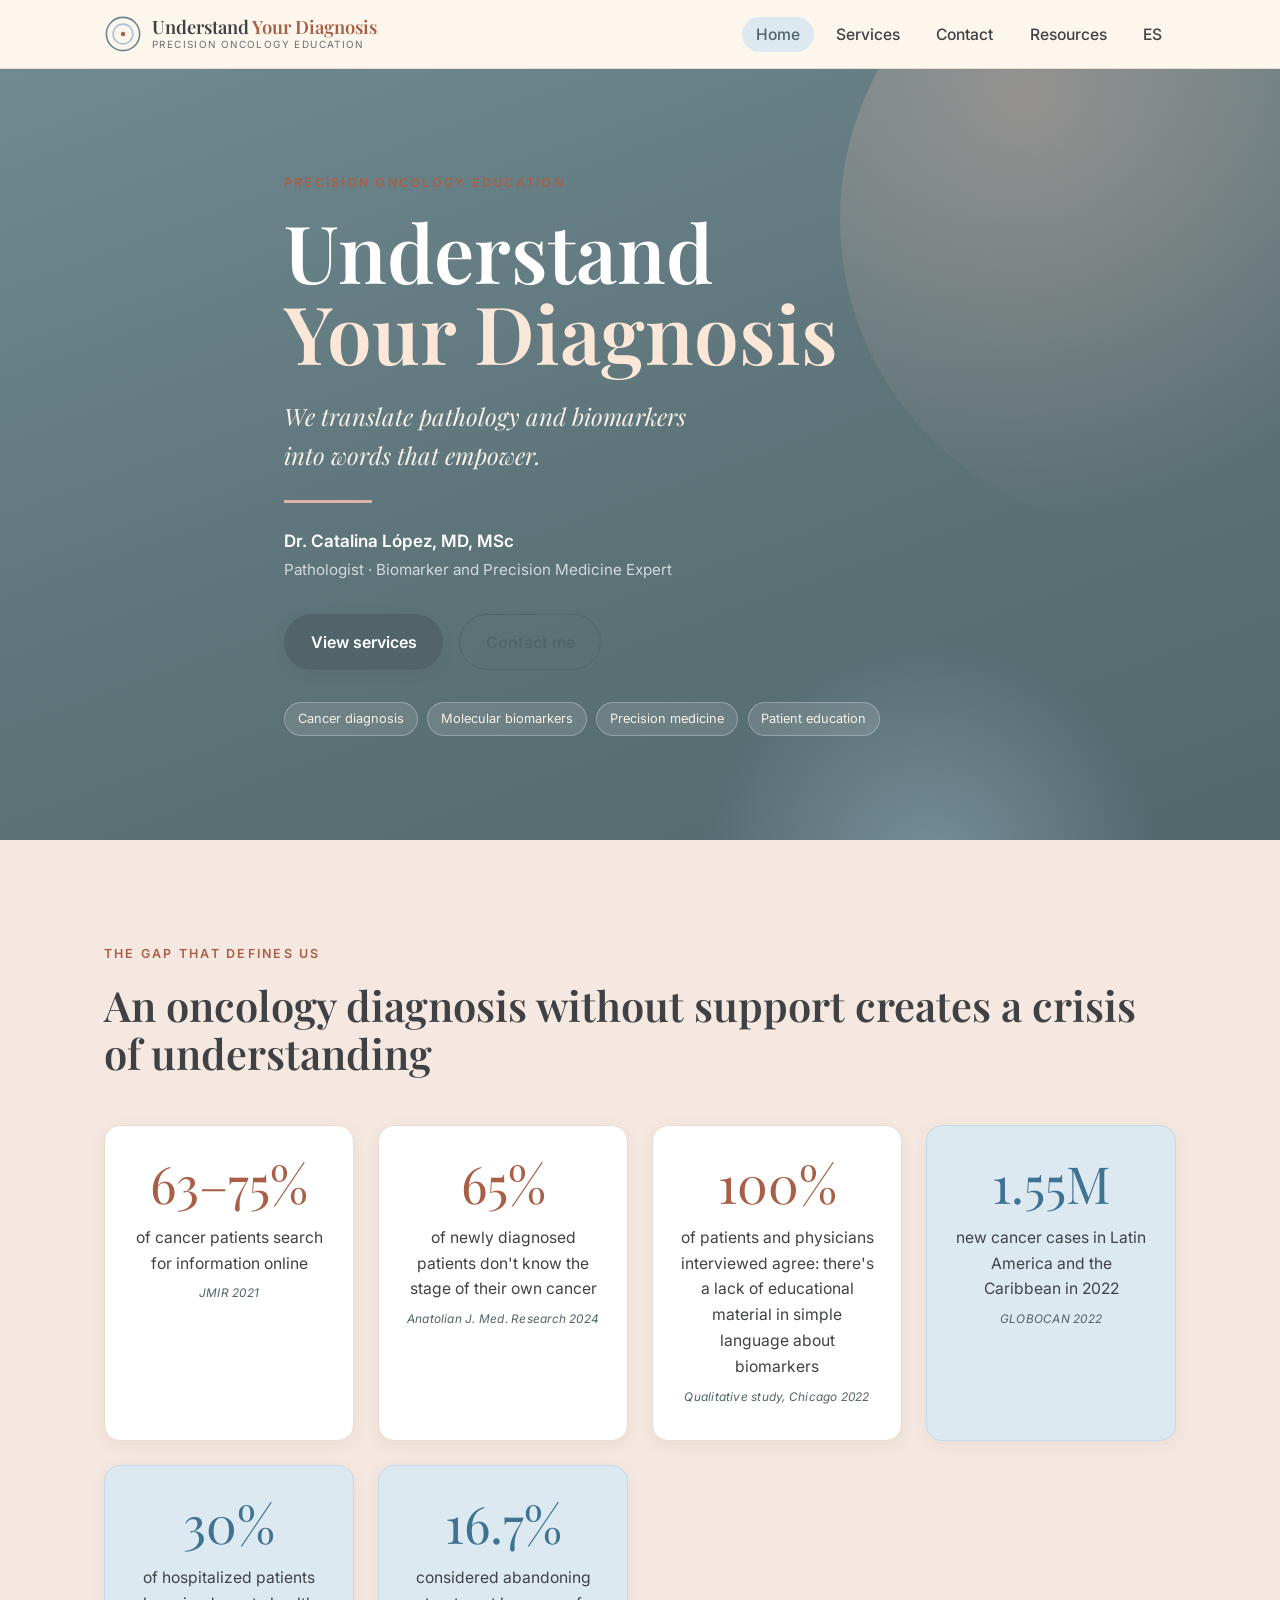
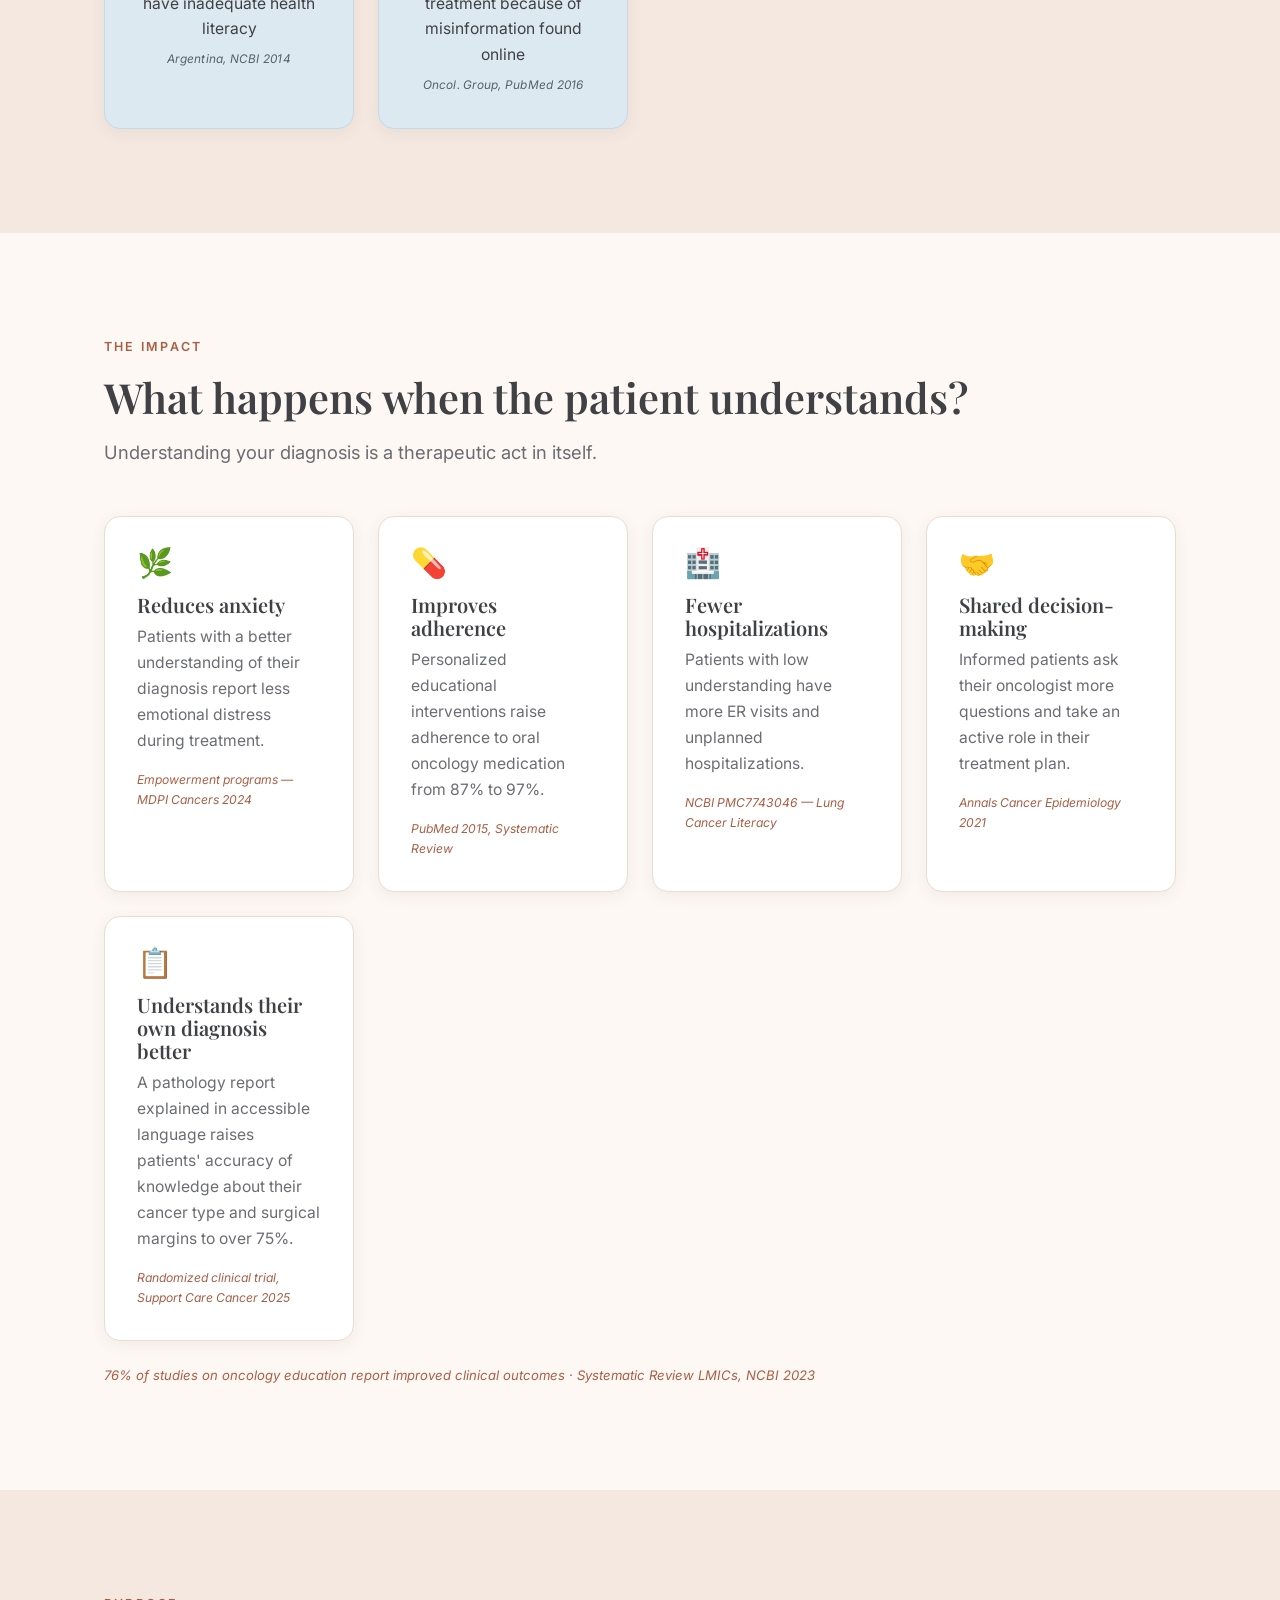
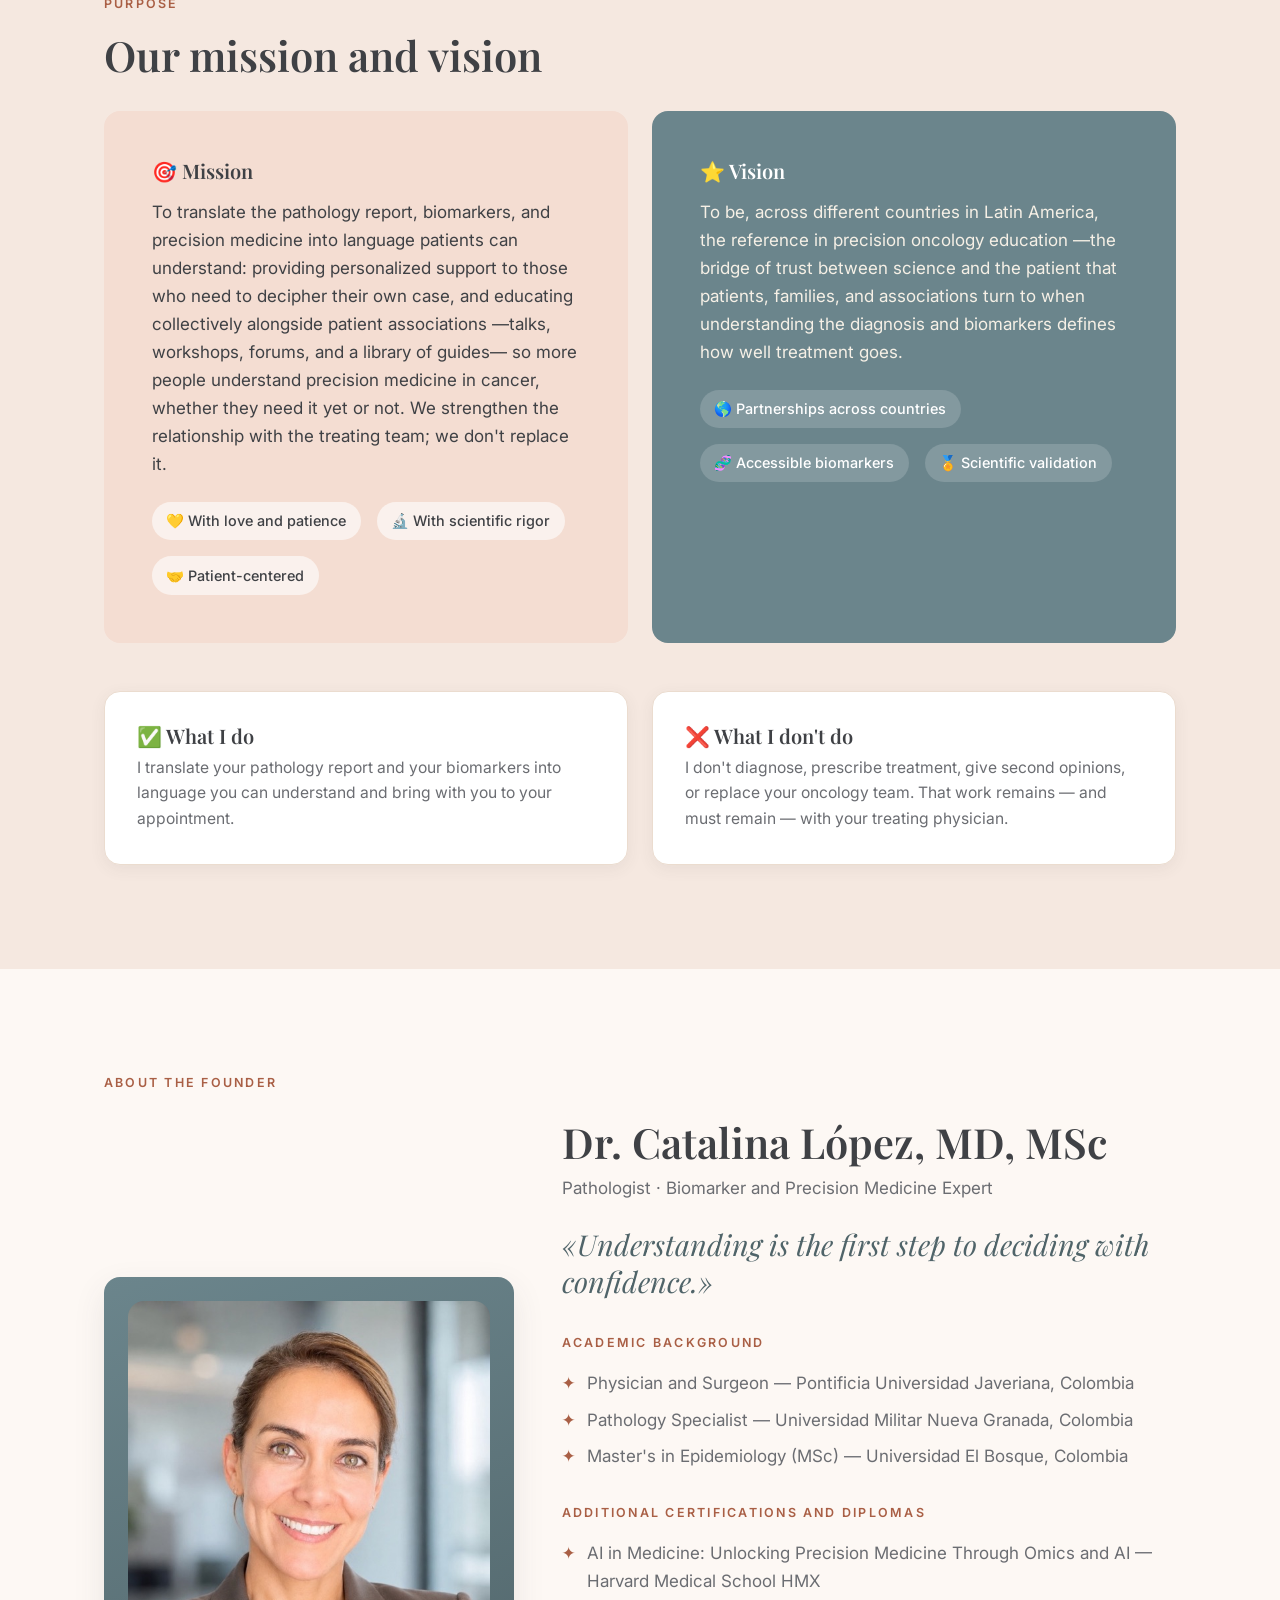
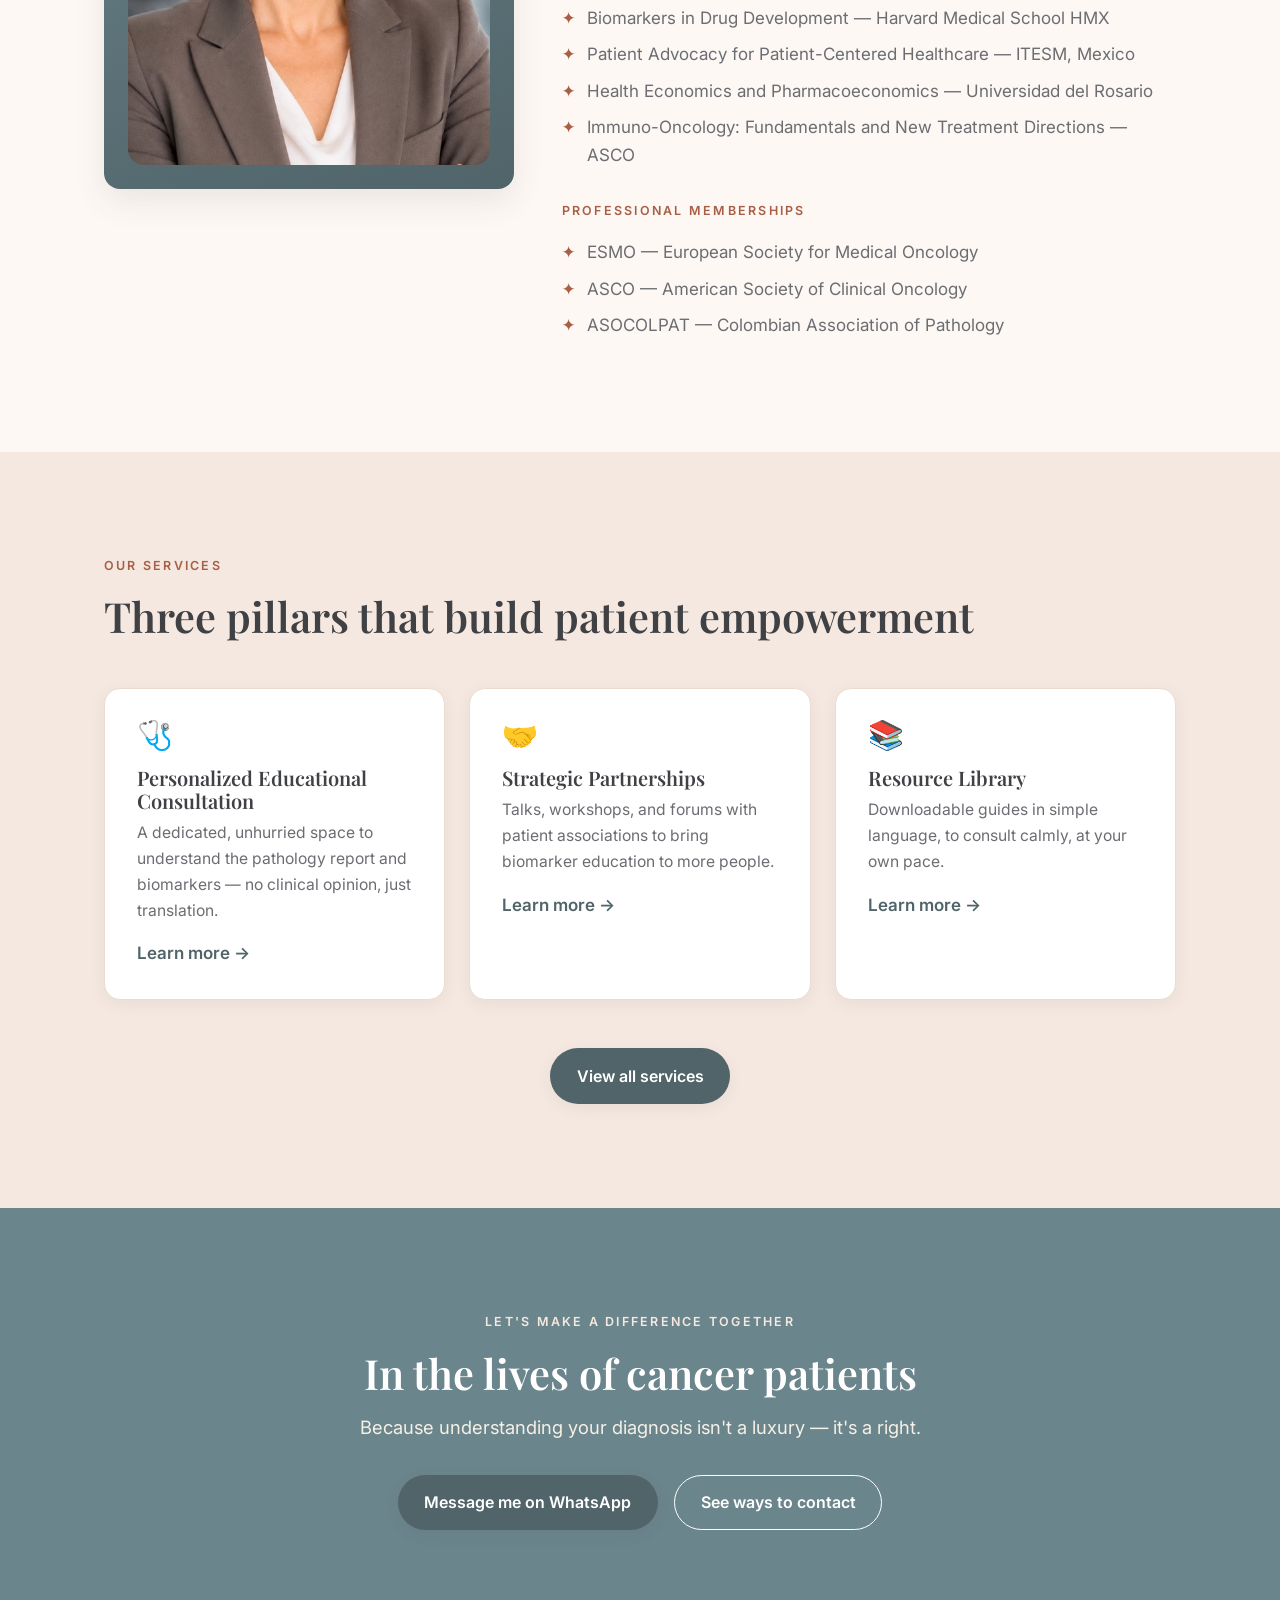
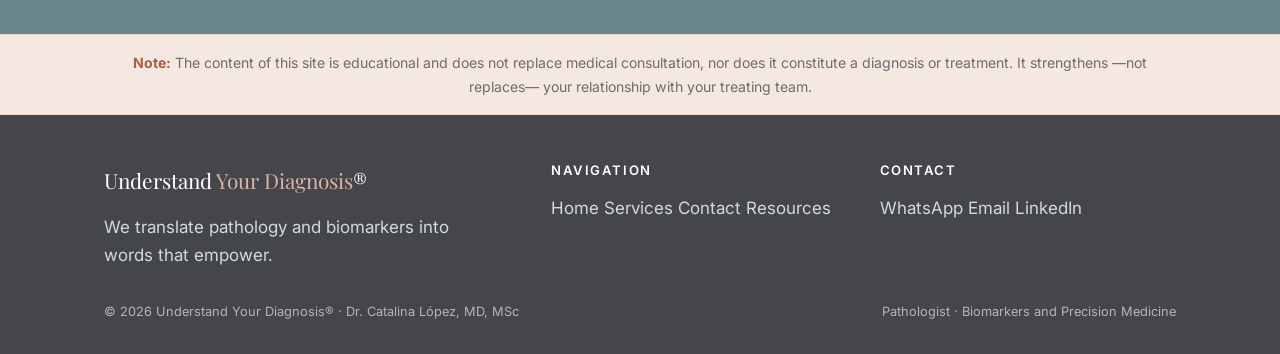
==== commit e2901192: "Add files via upload" ====
--- a/en/index.html
+++ b/en/index.html
@@ -3,12 +3,12 @@
 <head>
   <meta charset="UTF-8">
   <meta name="viewport" content="width=device-width, initial-scale=1.0">
-  <title>Entiende Tu Diagnóstico® — Precision Oncology Education</title>
+  <title>Understand Your Diagnosis® — Precision Oncology Education</title>
   <meta name="description" content="We translate pathology and biomarkers into words that empower. Clear, human support for cancer patients and their families: pathology, biomarkers, and precision medicine. Dr. Catalina López, MD, MSc.">
 
   <!-- Share (Open Graph) -->
   <meta property="og:type" content="website">
-  <meta property="og:title" content="Entiende Tu Diagnóstico® — Precision Oncology Education">
+  <meta property="og:title" content="Understand Your Diagnosis® — Precision Oncology Education">
   <meta property="og:description" content="We translate pathology and biomarkers into words that empower.">
   <meta property="og:locale" content="en_US">
 
@@ -34,7 +34,7 @@
           <circle cx="48" cy="48" r="5.5" fill="#a95f45"/>
         </svg>
         <span class="brand__text">
-          <span class="brand__name">Entiende <em>Tu Diagnóstico</em></span>
+          <span class="brand__name">Understand <em>Your Diagnosis</em></span>
           <span class="brand__tag">Precision Oncology Education</span>
         </span>
       </a>
@@ -57,8 +57,8 @@
       <div class="container hero__inner">
         <p class="eyebrow">Precision Oncology Education</p>
         <h1 class="hero__title">
-          <span class="l1">Entiende</span>
-          <span class="l2">Tu Diagnóstico</span>
+          <span class="l1">Understand</span>
+          <span class="l2">Your Diagnosis</span>
         </h1>
         <p class="hero__tagline">We translate pathology and biomarkers into words that empower.</p>
         <hr class="hero__rule">
@@ -277,7 +277,7 @@
         <h2 class="section-title">In the lives of cancer patients</h2>
         <p class="lead" style="margin-inline:auto">Because understanding your diagnosis isn't a luxury — it's a right.</p>
         <div class="contact-cta">
-          <a class="btn btn--whatsapp" href="https://wa.me/573115520337?text=Hi%20Dr.%20Catalina%2C%20I%27d%20like%20to%20learn%20more%20about%20Entiende%20Tu%20Diagn%C3%B3stico." target="_blank" rel="noopener">Message me on WhatsApp</a>
+          <a class="btn btn--whatsapp" href="https://wa.me/573115520337?text=Hi%20Dr.%20Catalina%2C%20I%27d%20like%20to%20learn%20more%20about%20Understand%20Your%20Diagnosis." target="_blank" rel="noopener">Message me on WhatsApp</a>
           <a class="btn btn--ghost" href="contact.html">See ways to contact</a>
         </div>
       </div>
@@ -295,7 +295,7 @@
   <footer class="site-footer">
     <div class="container footer__grid">
       <div>
-        <div class="footer__brand-name">Entiende <em>Tu Diagnóstico</em>®</div>
+        <div class="footer__brand-name">Understand <em>Your Diagnosis</em>®</div>
         <p class="mt-2 maxw-short">We translate pathology and biomarkers into words that empower.</p>
       </div>
       <div>
@@ -312,7 +312,7 @@
         <a href="https://www.linkedin.com/in/catalina-l%C3%B3pez-md" target="_blank" rel="noopener">LinkedIn</a>
       </div>
       <div class="footer__bottom">
-        <span>© 2026 Entiende Tu Diagnóstico® · Dr. Catalina López, MD, MSc</span>
+        <span>© 2026 Understand Your Diagnosis® · Dr. Catalina López, MD, MSc</span>
         <span>Pathologist · Biomarkers and Precision Medicine</span>
       </div>
     </div>
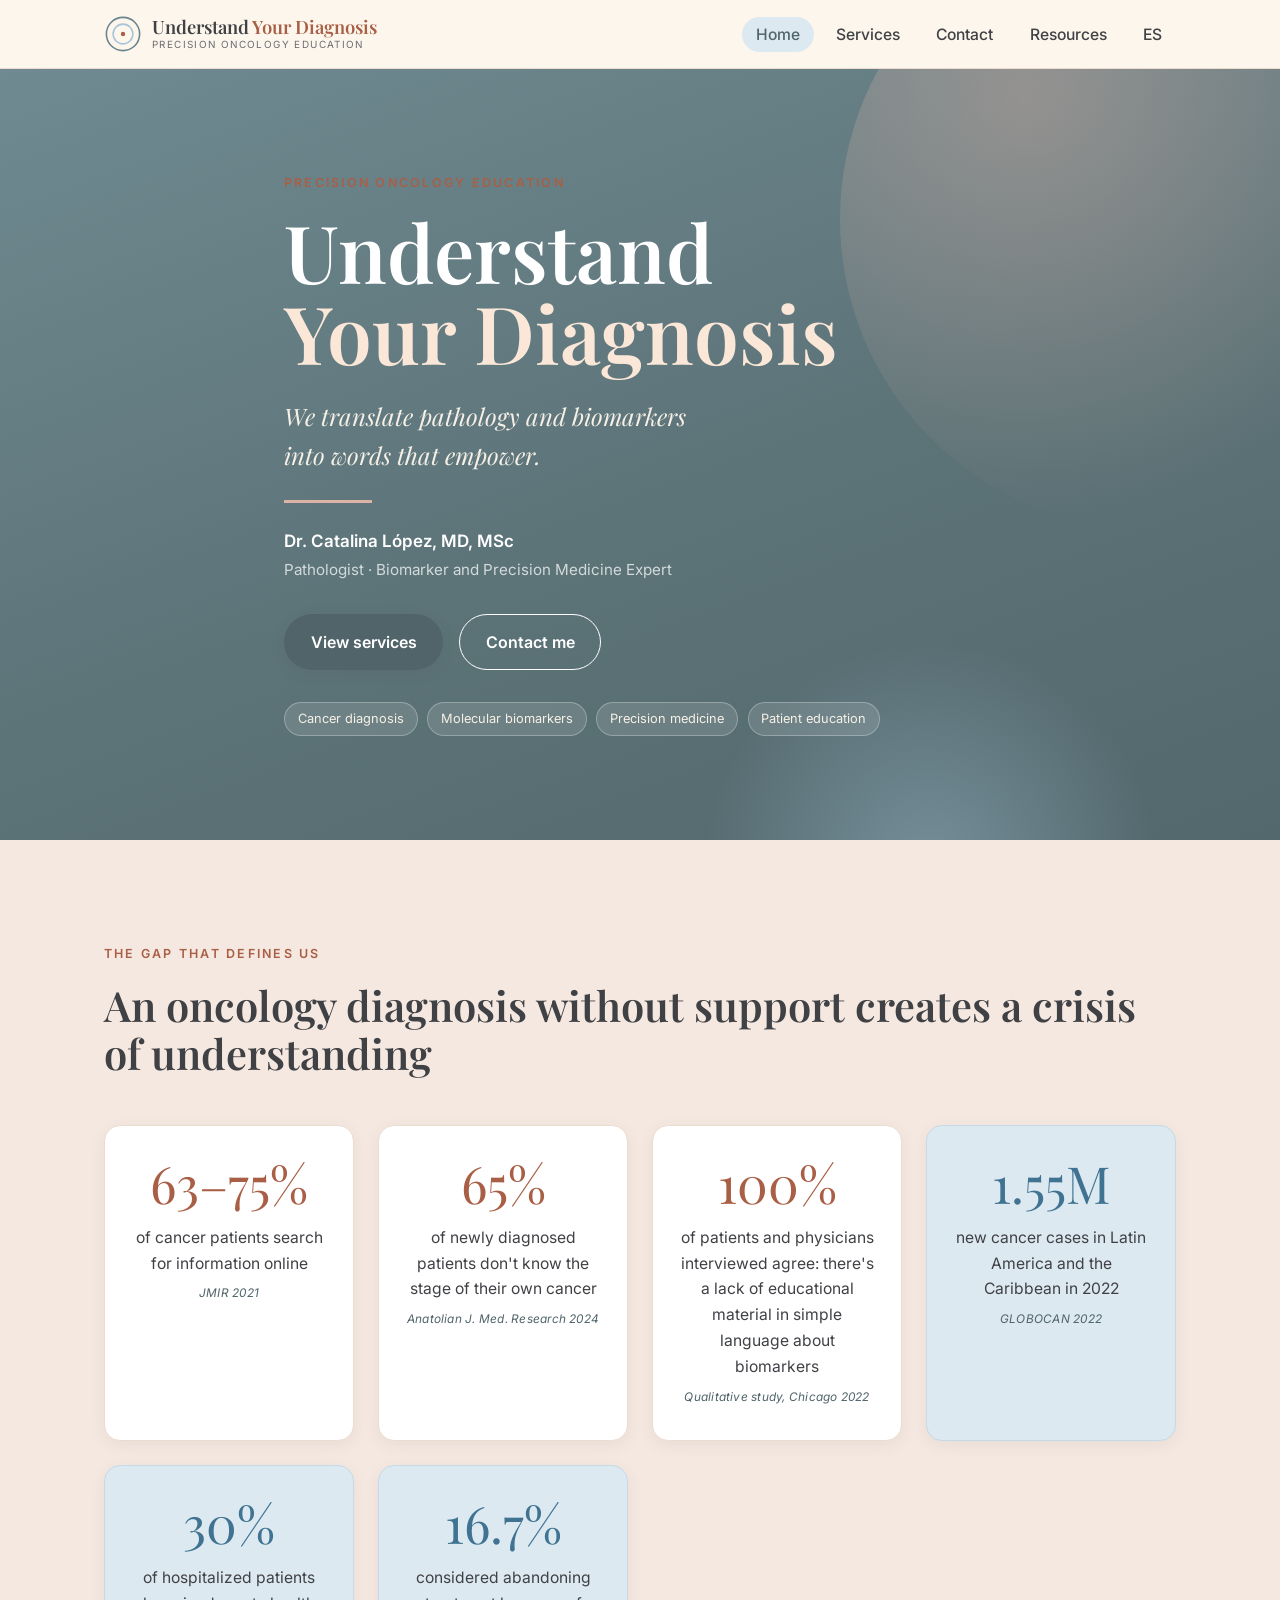
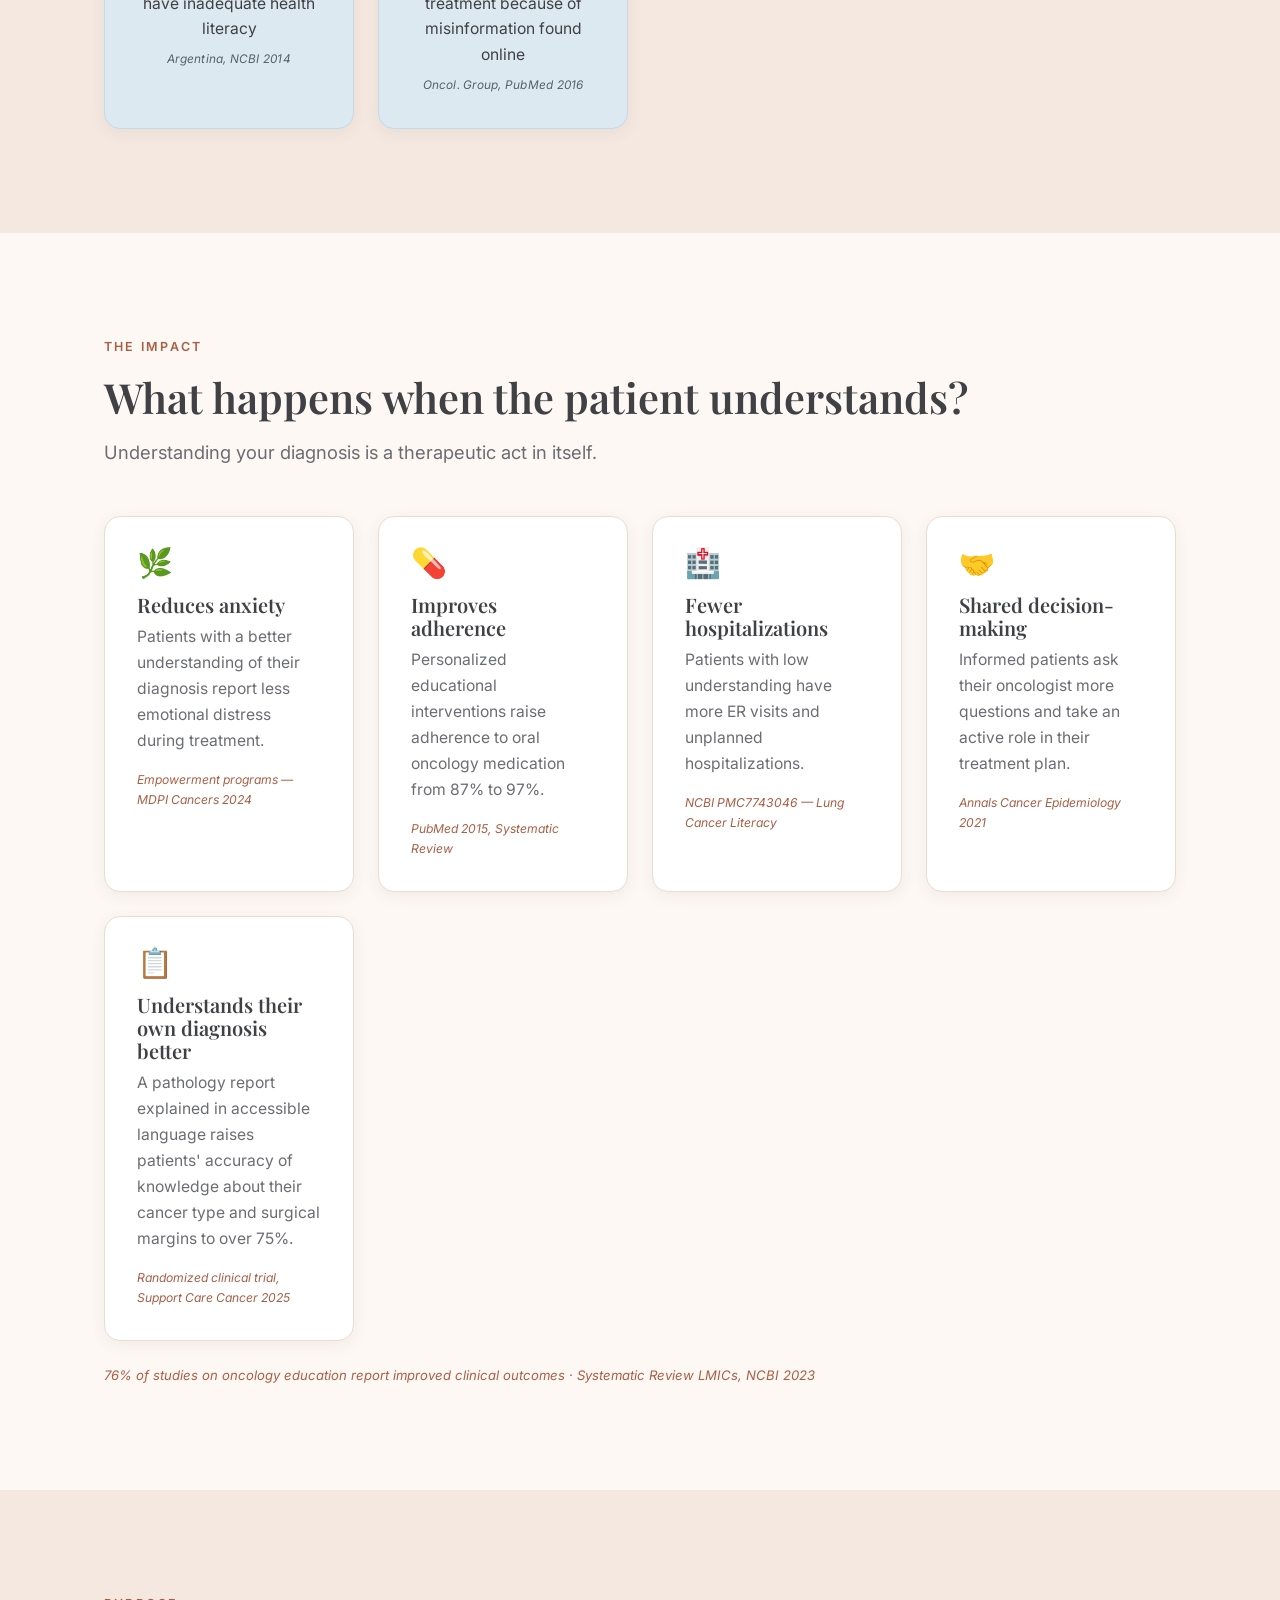
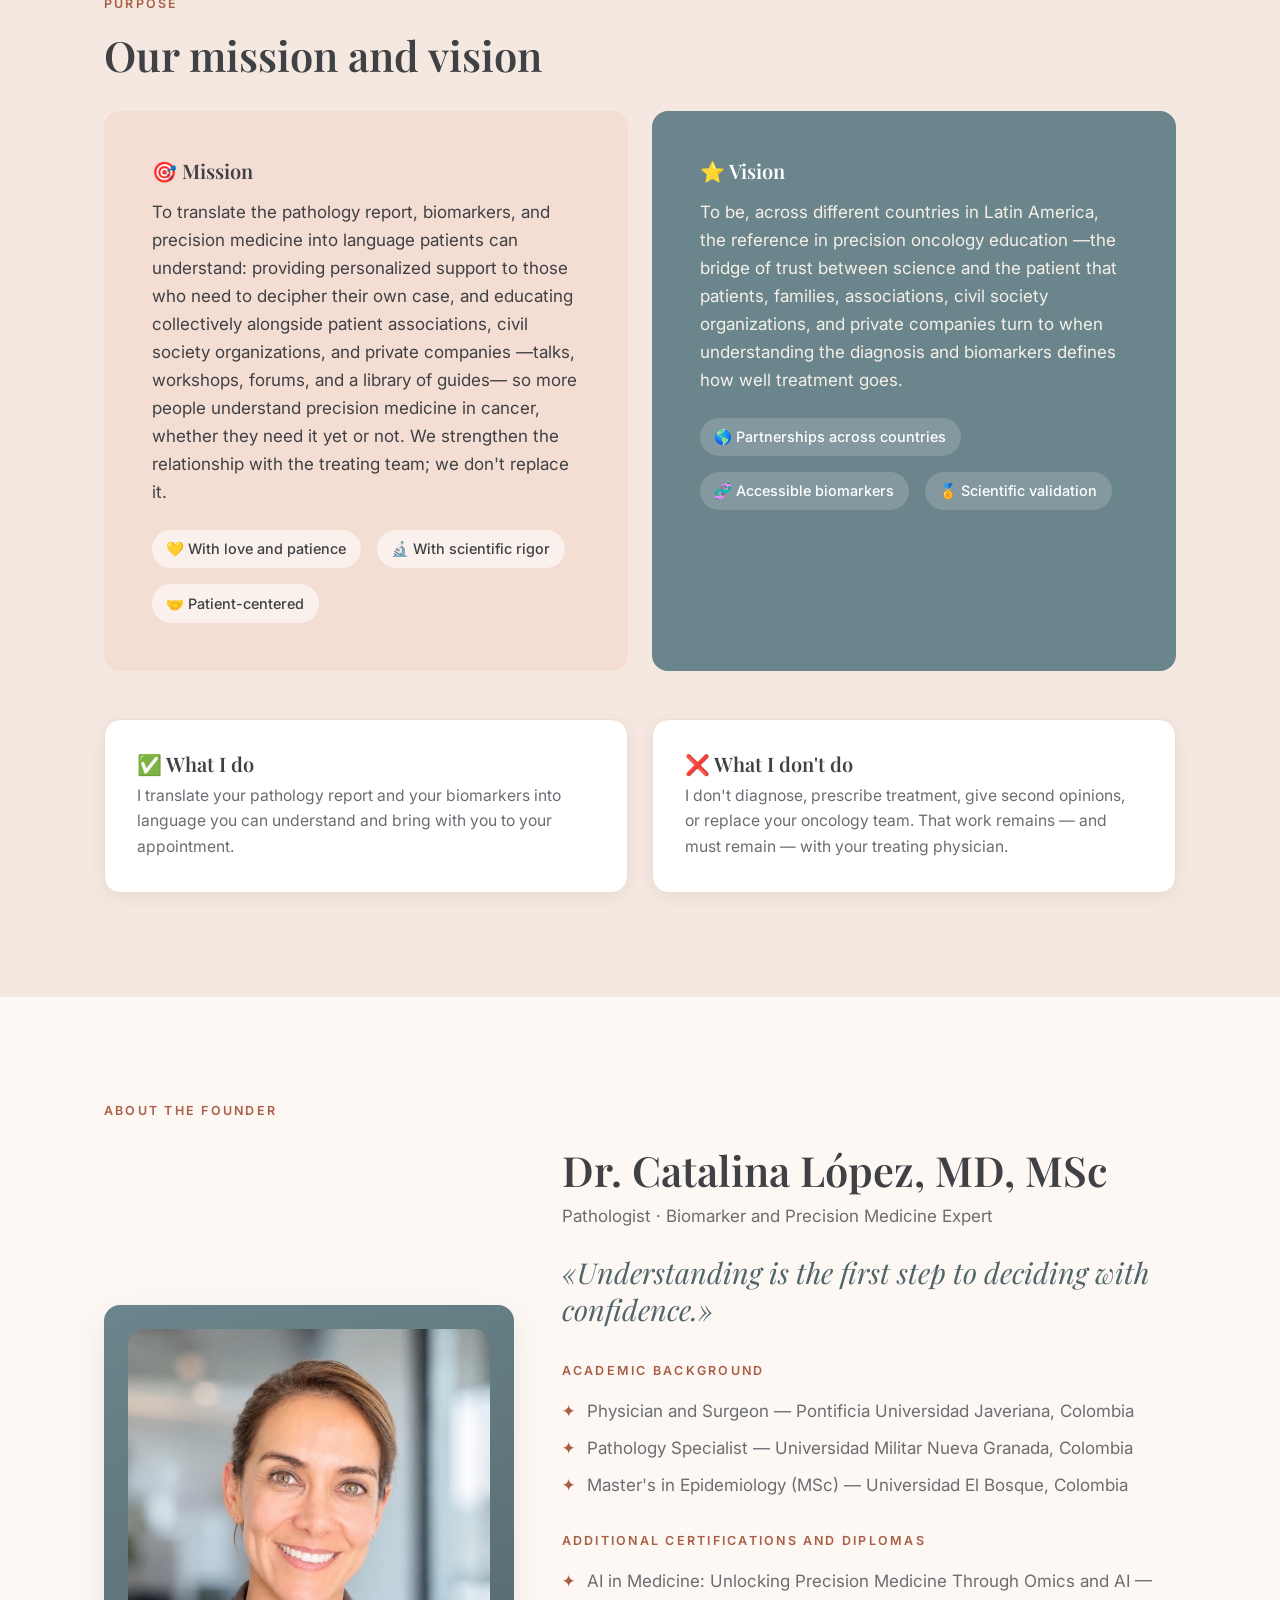
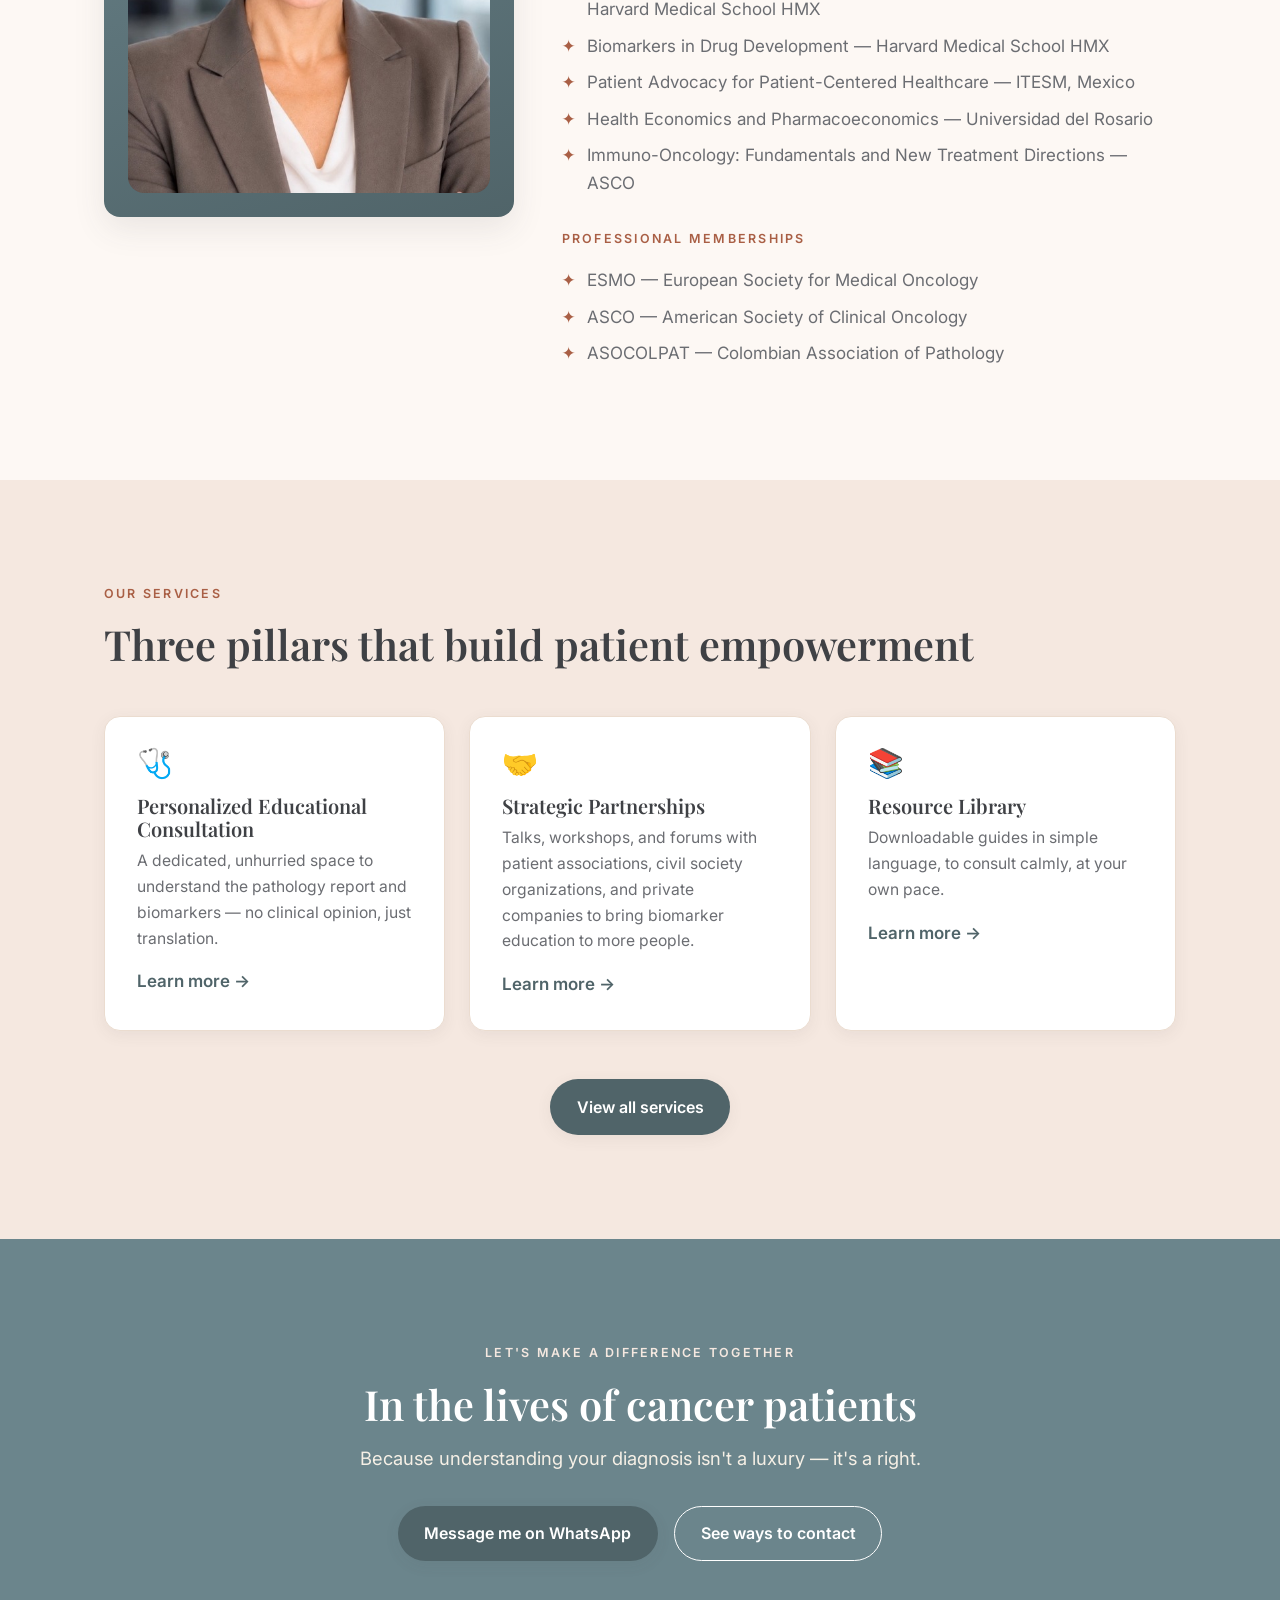
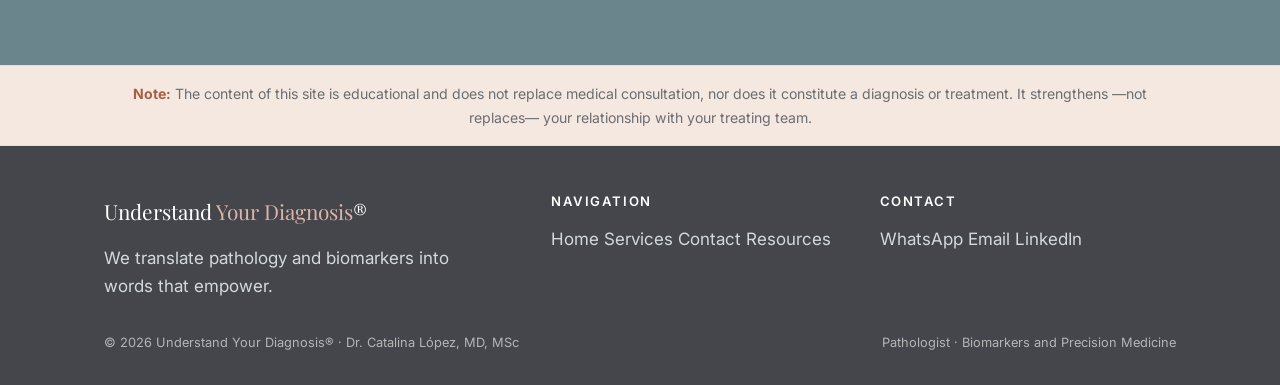
==== commit 19e4999e: "Add files via upload" ====
--- a/en/index.html
+++ b/en/index.html
@@ -168,7 +168,7 @@
         <div class="mv mt-4">
           <div class="mv__card mv__card--mission">
             <h3 class="card__title">🎯 Mission</h3>
-            <p class="mt-2">To translate the pathology report, biomarkers, and precision medicine into language patients can understand: providing personalized support to those who need to decipher their own case, and educating collectively alongside patient associations —talks, workshops, forums, and a library of guides— so more people understand precision medicine in cancer, whether they need it yet or not. We strengthen the relationship with the treating team; we don't replace it.</p>
+            <p class="mt-2">To translate the pathology report, biomarkers, and precision medicine into language patients can understand: providing personalized support to those who need to decipher their own case, and educating collectively alongside patient associations, civil society organizations, and private companies —talks, workshops, forums, and a library of guides— so more people understand precision medicine in cancer, whether they need it yet or not. We strengthen the relationship with the treating team; we don't replace it.</p>
             <div class="values">
               <span class="value">💛 With love and patience</span>
               <span class="value">🔬 With scientific rigor</span>
@@ -177,7 +177,7 @@
           </div>
           <div class="mv__card mv__card--vision">
             <h3 class="card__title">⭐ Vision</h3>
-            <p class="mt-2">To be, across different countries in Latin America, the reference in precision oncology education —the bridge of trust between science and the patient that patients, families, and associations turn to when understanding the diagnosis and biomarkers defines how well treatment goes.</p>
+            <p class="mt-2">To be, across different countries in Latin America, the reference in precision oncology education —the bridge of trust between science and the patient that patients, families, associations, civil society organizations, and private companies turn to when understanding the diagnosis and biomarkers defines how well treatment goes.</p>
             <div class="values">
               <span class="value">🌎 Partnerships across countries</span>
               <span class="value">🧬 Accessible biomarkers</span>
@@ -254,7 +254,7 @@
           <article class="card card--hover">
             <div class="card__icon">🤝</div>
             <h3 class="card__title">Strategic Partnerships</h3>
-            <p class="card__text">Talks, workshops, and forums with patient associations to bring biomarker education to more people.</p>
+            <p class="card__text">Talks, workshops, and forums with patient associations, civil society organizations, and private companies to bring biomarker education to more people.</p>
             <a class="card__cta" href="services.html">Learn more →</a>
           </article>
           <article class="card card--hover">
--- a/styles.css
+++ b/styles.css
@@ -108,13 +108,14 @@
 .btn--primary { background: var(--c-brand-deep); color: #fff; box-shadow: var(--shadow-sm); }
 .btn--primary:hover { background: #45575b; }
 .btn--ghost { background: transparent; border-color: currentColor; color: var(--c-brand-deep); }
-.section--dark .btn--ghost { color: #fff; }
+.section--dark .btn--ghost, .hero .btn--ghost { color: #fff; }
 .btn--ghost:hover { background: rgba(255, 255, 255, 0.16); }
 .btn--whatsapp { background: var(--c-brand-deep); color: #fff; box-shadow: var(--shadow-sm); }
 .btn--whatsapp:hover { background: #45575b; }
 .btn--mail { background: var(--c-terracotta); color: #3a3b3f; box-shadow: var(--shadow-sm); }
 .btn--mail:hover { background: #d3a595; }
 .btn__icon { width: 1.2em; height: 1.2em; }
+.btn--sm { padding: 0.55em 1.2em; font-size: 0.88rem; }
 
 /* ---------- 5. Header / navegación ---------- */
 .site-header {
@@ -230,6 +231,49 @@
 .resource__topic { font-family: var(--f-serif); font-size: 1.12rem; color: var(--c-brand-deep); margin-bottom: 0.3em; }
 .resource__text { font-size: 0.92rem; color: var(--c-ink-soft); }
 
+/* ---------- 12b. Módulo destacado (guías pagas por tipo de cáncer) ---------- */
+.module-featured { background: #fff; border: 2px solid var(--c-terracotta-deep); border-radius: var(--radius); padding: var(--s-5); box-shadow: var(--shadow); }
+.module-featured__top { display: flex; align-items: baseline; justify-content: space-between; gap: var(--s-2); flex-wrap: wrap; }
+.module-featured__title { font-size: clamp(1.5rem, 3vw, 2.1rem); margin: 0; }
+.module-featured__lang { font-size: 0.85rem; color: var(--c-ink-soft); font-weight: 500; white-space: nowrap; }
+.module-featured__text { color: var(--c-ink-soft); max-width: 62ch; margin-top: var(--s-2); }
+
+.module-featured__guides {
+  margin-top: var(--s-4);
+  display: grid;
+  grid-template-columns: repeat(auto-fit, minmax(230px, 1fr));
+  gap: var(--s-3);
+}
+.module-featured__guide-row {
+  display: flex; flex-direction: column; gap: var(--s-2);
+  background: var(--c-cream); border: 1px solid var(--c-sand); border-radius: var(--radius-sm);
+  padding: var(--s-3); box-shadow: var(--shadow-sm);
+  transition: transform .2s ease, box-shadow .2s ease;
+}
+.module-featured__guide-row:hover { transform: translateY(-4px); box-shadow: var(--shadow); }
+.module-featured__guide-info { display: flex; flex-direction: column; align-items: center; text-align: center; gap: var(--s-2); }
+.module-featured__guide-cover {
+  width: 100%; max-width: 190px; height: auto; aspect-ratio: 480 / 644;
+  object-fit: cover; object-position: top; border-radius: 10px;
+  border: 1px solid var(--c-sand); box-shadow: var(--shadow-sm); background: #fff;
+  margin: 0 auto;
+}
+.module-featured__guide-copy { width: 100%; }
+.module-featured__guide-name { font-weight: 700; color: var(--c-brand-deep); font-size: 1.05rem; }
+.module-featured__guide-desc { font-size: 0.9rem; color: var(--c-ink-soft); margin-top: 4px; }
+.module-featured__guide-buy {
+  display: flex; align-items: center; justify-content: space-between; gap: var(--s-2);
+  margin-top: auto; padding-top: var(--s-2); border-top: 1px solid var(--c-sand); width: 100%;
+}
+.module-featured__guide-price { font-family: var(--f-serif); font-size: 1.15rem; color: var(--c-ink); white-space: nowrap; }
+.module-featured__note { font-size: 0.85rem; color: var(--c-ink-soft); margin-top: var(--s-3); font-style: italic; }
+
+/* Módulos por tipo de cáncer — próximamente */
+.module-card { background: #fff; border: 1px solid var(--c-sand); border-radius: var(--radius); padding: var(--s-4); box-shadow: var(--shadow-sm); opacity: 0.9; }
+.module-card__topic { font-family: var(--f-serif); font-size: 1.15rem; color: var(--c-ink); margin-bottom: 0.3em; }
+.module-card__text { font-size: 0.92rem; color: var(--c-ink-soft); }
+.module-card__tag { display: inline-block; margin-top: 0.7em; font-size: 0.72rem; letter-spacing: 0.08em; text-transform: uppercase; color: var(--c-terracotta-deep); font-weight: 600; }
+
 /* ---------- 13. Bloque de contacto ---------- */
 .contact-cta { display: flex; flex-wrap: wrap; gap: var(--s-2); justify-content: center; margin-top: var(--s-4); }
 .contact-methods { display: grid; grid-template-columns: repeat(auto-fit, minmax(240px, 1fr)); gap: var(--s-3); margin-top: var(--s-5); }
